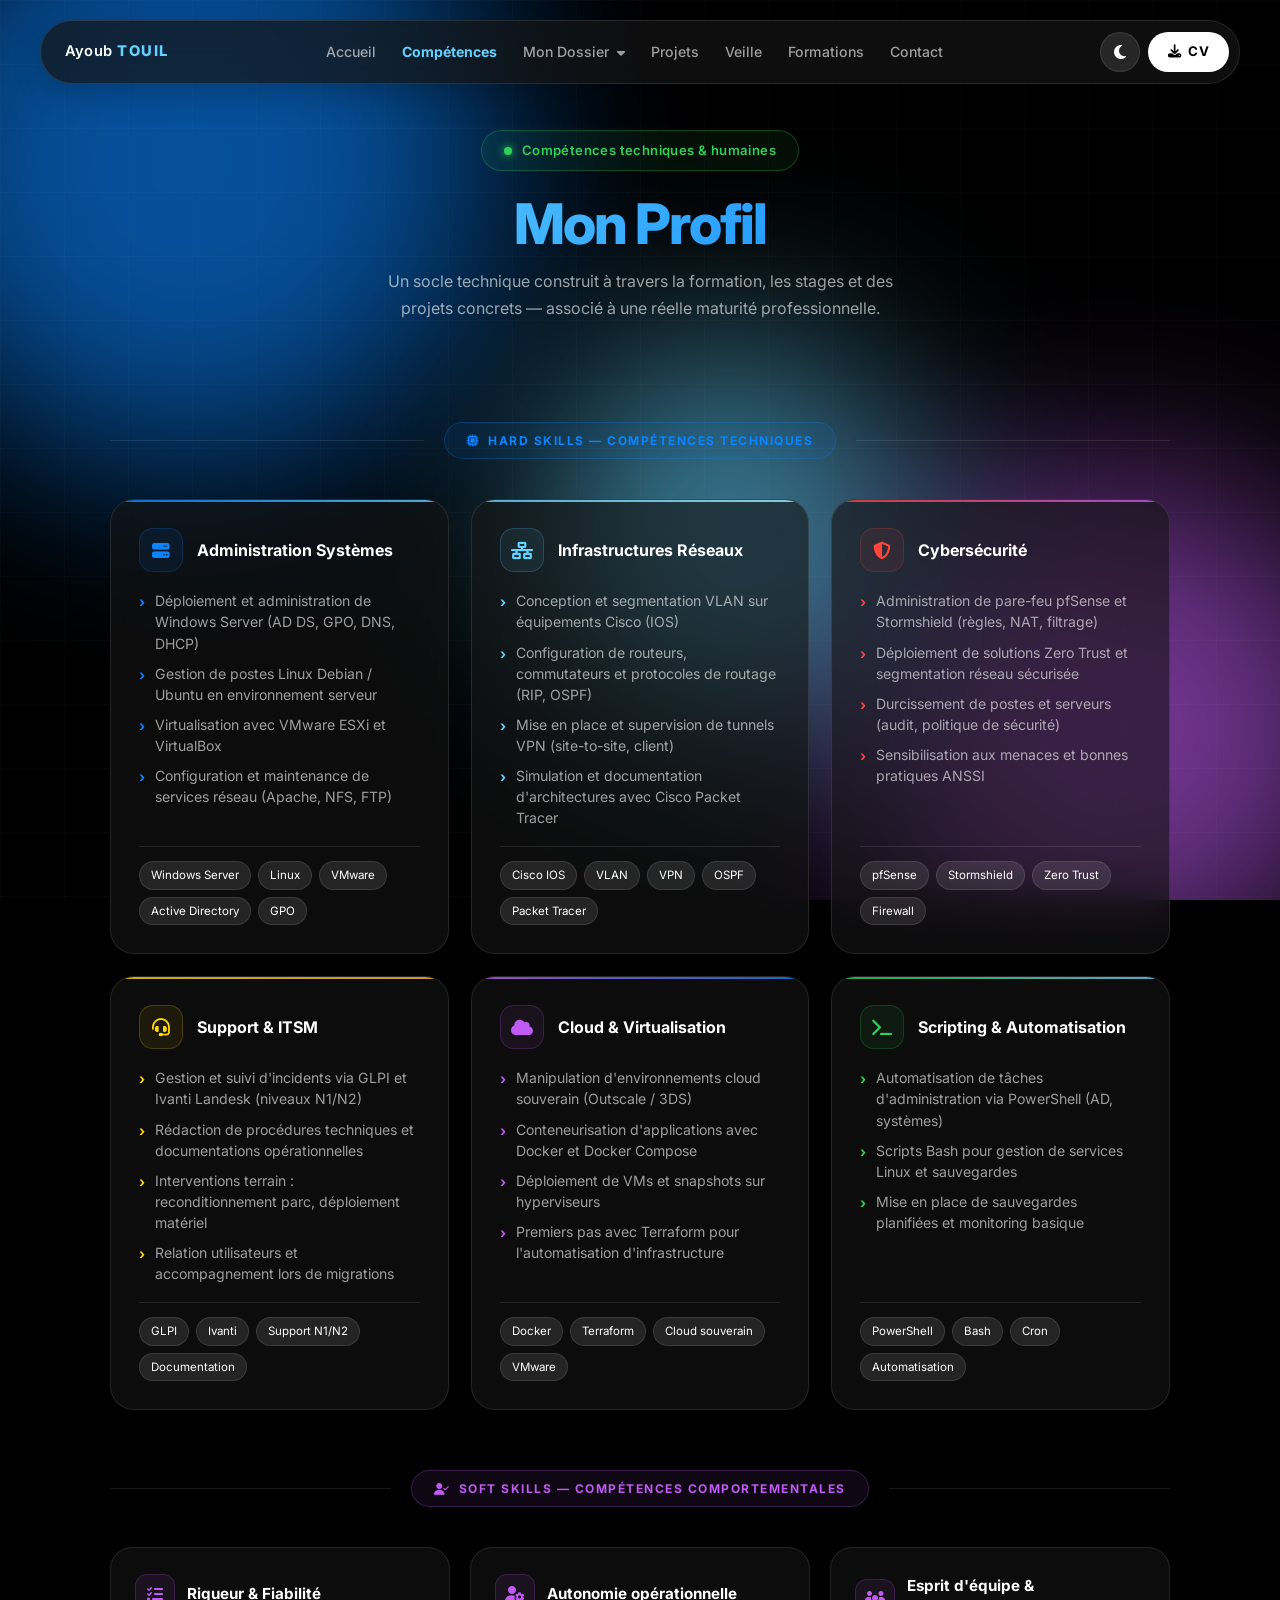
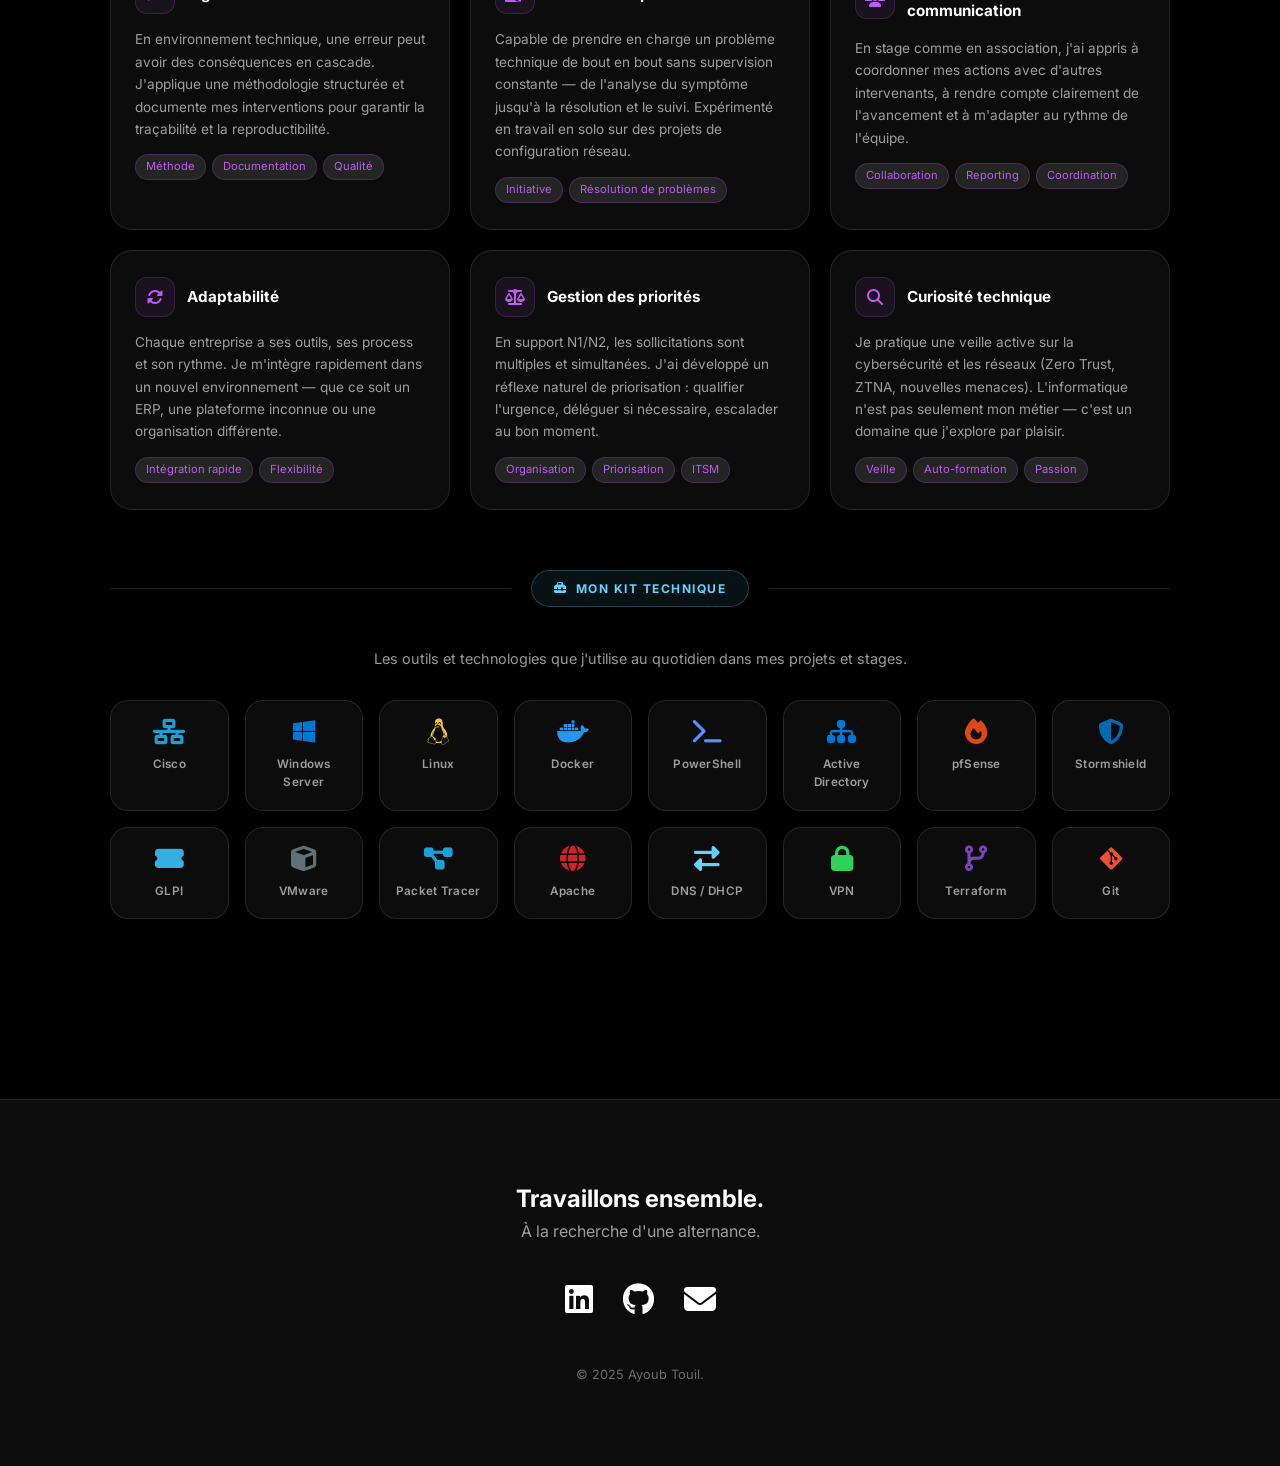
==== competences.html @ e8ab08d8 "refonte Acceuil / Mon dossier / Compétences / Expériences" ====
<!DOCTYPE html>
<html lang="fr">
<head>
    <meta charset="UTF-8">
    <meta name="viewport" content="width=device-width, initial-scale=1.0">
    <title>Compétences | Ayoub Touil</title>
    <link href="https://fonts.googleapis.com/css2?family=Inter:wght@300;400;600;700;800&display=swap" rel="stylesheet">
    <link rel="stylesheet" href="https://cdnjs.cloudflare.com/ajax/libs/font-awesome/6.4.0/css/all.min.css">
    <link rel="stylesheet" href="style.css">
    <style>
    /* ===== COMPÉTENCES PAGE STYLES ===== */
    .comp-hero {
        padding: 130px 20px 60px;
        text-align: center;
        max-width: 800px;
        margin: 0 auto;
    }
    .comp-hero h1 {
        font-size: 3.5rem; font-weight: 800; letter-spacing: -2px;
        background: linear-gradient(135deg, var(--accent-cyan), var(--accent-blue));
        -webkit-background-clip: text; -webkit-text-fill-color: transparent; background-clip: text;
        margin-bottom: 14px;
    }
    .comp-hero p { color: var(--text-secondary); font-size: 1rem; line-height: 1.7; max-width: 520px; margin: 0 auto; }

    /* Section divider */
    .comp-section { max-width: 1100px; margin: 0 auto; padding: 40px 20px 60px; }
    .comp-section-header { display: flex; align-items: center; gap: 20px; margin-bottom: 40px; }
    .comp-section-line { flex: 1; height: 1px; background: var(--border-glass); }
    .comp-section-tag {
        display: flex; align-items: center; gap: 8px;
        padding: 8px 22px; border-radius: 30px;
        font-size: 0.75rem; font-weight: 700; text-transform: uppercase; letter-spacing: 1.5px;
        white-space: nowrap;
    }
    .tag-hard { background: rgba(10,132,255,0.08); border: 1px solid rgba(10,132,255,0.25); color: var(--accent-blue); }
    .tag-soft { background: rgba(191,90,242,0.08); border: 1px solid rgba(191,90,242,0.25); color: var(--accent-purple); }
    .tag-bag  { background: rgba(100,210,255,0.08); border: 1px solid rgba(100,210,255,0.25); color: var(--accent-cyan); }

    /* Grille hard skills */
    .hard-grid { display: grid; grid-template-columns: repeat(auto-fit, minmax(300px, 1fr)); gap: 22px; }
    .hcard {
        background: var(--card-glass); backdrop-filter: blur(25px);
        border: 1px solid var(--border-glass); border-radius: 24px; padding: 28px;
        display: flex; flex-direction: column; gap: 18px;
        transition: all 0.35s ease; position: relative; overflow: hidden;
    }
    .hcard::before {
        content: ''; position: absolute; top: 0; left: 0; right: 0; height: 2px;
        background: var(--hcard-accent, linear-gradient(90deg, var(--accent-blue), var(--accent-cyan)));
        opacity: 0.8;
    }
    .hcard:hover { transform: translateY(-4px); border-color: rgba(100,210,255,0.25); box-shadow: 0 20px 40px var(--shadow-color); }
    .hcard-head { display: flex; align-items: center; gap: 14px; }
    .hcard-icon {
        width: 44px; height: 44px; border-radius: 14px;
        background: var(--hcard-bg, rgba(10,132,255,0.1));
        border: 1px solid var(--hcard-border, rgba(10,132,255,0.2));
        display: flex; align-items: center; justify-content: center;
        font-size: 1.1rem; color: var(--hcard-color, var(--accent-blue)); flex-shrink: 0;
    }
    .hcard-title { font-size: 1rem; font-weight: 700; color: var(--text-primary); margin: 0; }
    .hcard ul { list-style: none; margin: 0; padding: 0; display: flex; flex-direction: column; gap: 9px; }
    .hcard li { display: flex; align-items: flex-start; gap: 10px; font-size: 0.88rem; color: var(--text-secondary); line-height: 1.5; }
    .hcard li::before { content: '›'; color: var(--hcard-color, var(--accent-blue)); font-weight: 700; flex-shrink: 0; margin-top: 1px; }
    .hcard-tags { display: flex; flex-wrap: wrap; gap: 7px; border-top: 1px solid var(--border-glass); padding-top: 14px; margin-top: auto; }
    .hcard-tags .tech-tag { font-size: 0.72rem; padding: 4px 11px; margin: 0; }

    /* Soft skills */
    .soft-grid { display: grid; grid-template-columns: repeat(auto-fit, minmax(260px, 1fr)); gap: 20px; }
    .scard {
        background: var(--card-glass); backdrop-filter: blur(25px);
        border: 1px solid var(--border-glass); border-radius: 22px; padding: 26px 24px;
        display: flex; flex-direction: column; gap: 14px;
        transition: all 0.35s ease;
    }
    .scard:hover { transform: translateY(-3px); border-color: rgba(191,90,242,0.3); }
    .scard-head { display: flex; align-items: center; gap: 12px; }
    .scard-icon {
        width: 40px; height: 40px; border-radius: 12px;
        background: rgba(191,90,242,0.08); border: 1px solid rgba(191,90,242,0.2);
        display: flex; align-items: center; justify-content: center;
        font-size: 1rem; color: var(--accent-purple); flex-shrink: 0;
    }
    .scard h3 { font-size: 0.95rem; font-weight: 700; color: var(--text-primary); margin: 0; }
    .scard p { font-size: 0.85rem; color: var(--text-secondary); line-height: 1.65; margin: 0; }
    .scard-tags { display: flex; flex-wrap: wrap; gap: 6px; }
    .scard-tags .tech-tag { font-size: 0.7rem; padding: 3px 10px; margin: 0; border-color: rgba(191,90,242,0.2); color: var(--accent-purple); }

    /* Bagage informatique */
    .bag-section { max-width: 1100px; margin: 0 auto; padding: 0 20px 80px; }
    .bag-grid { display: grid; grid-template-columns: repeat(auto-fill, minmax(110px, 1fr)); gap: 16px; margin-top: 20px; }
    .bag-item {
        background: var(--card-glass); border: 1px solid var(--border-glass);
        border-radius: 18px; padding: 18px 12px; text-align: center;
        display: flex; flex-direction: column; align-items: center; gap: 10px;
        transition: all 0.3s ease; cursor: default;
    }
    .bag-item:hover { transform: translateY(-4px) scale(1.03); border-color: var(--accent-cyan); box-shadow: 0 10px 30px var(--shadow-color); }
    .bag-item i { font-size: 1.6rem; }
    .bag-item span { font-size: 0.73rem; font-weight: 600; color: var(--text-secondary); letter-spacing: 0.3px; text-align: center; }

    @media (max-width: 768px) {
        .comp-hero h1 { font-size: 2.4rem; }
        .hard-grid, .soft-grid { grid-template-columns: 1fr; }
    }
    </style>
</head>
<body>

    <div class="liquid-bg">
        <div class="blob blob-1"></div>
        <div class="blob blob-2"></div>
        <div class="blob blob-3"></div>
    </div>

    <nav>
        <a class="nav-brand" href="index.html">
            <span class="nb-first">Ayoub</span><span class="nb-last">TOUIL</span>
        </a>
        <div class="nav-links">
            <div class="nav-item"><a href="index.html">Accueil</a></div>
            <div class="nav-item active-page"><a href="competences.html">Compétences</a></div>
            <div class="nav-item dropdown">
                <a href="dossier.html">Mon Dossier <i class="fas fa-caret-down" style="font-size:0.8rem;margin-left:4px;"></i></a>
                <div class="dropdown-menu">
                    <a href="dossier.html#documents"><i class="fas fa-file-alt"></i> CV</a>
                    <a href="dossier.html#documents"><i class="fas fa-envelope-open-text"></i> Lettre de Motivation</a>
                </div>
            </div>
            <div class="nav-item"><a href="projets.html">Projets</a></div>
            <div class="nav-item"><a href="veille.html">Veille</a></div>
            <div class="nav-item"><a href="formations.html">Formations</a></div>
            <div class="nav-item"><a href="#contact">Contact</a></div>
        </div>
        <div class="nav-actions">
            <button class="theme-toggle-btn" id="theme-toggle"><i class="fas fa-moon"></i></button>
            <a href="annexes/CV-TOUIL Ayoub-9.pdf" download class="nav-cv-btn">
                <i class="fas fa-download"></i> CV
            </a>
        </div>
    </nav>

    <!-- HERO -->
    <div class="comp-hero">
        <div class="status-badge" style="margin-bottom:24px;">
            <span class="status-dot"></span> Compétences techniques &amp; humaines
        </div>
        <h1>Mon Profil</h1>
        <p>Un socle technique construit à travers la formation, les stages et des projets concrets — associé à une réelle maturité professionnelle.</p>
    </div>

    <!-- ============ HARD SKILLS ============ -->
    <div class="comp-section">
        <div class="comp-section-header">
            <div class="comp-section-line"></div>
            <div class="comp-section-tag tag-hard"><i class="fas fa-microchip"></i> Hard Skills — Compétences Techniques</div>
            <div class="comp-section-line"></div>
        </div>

        <div class="hard-grid">

            <!-- Administration Systèmes -->
            <div class="hcard" style="--hcard-color:var(--accent-blue);--hcard-bg:rgba(10,132,255,0.08);--hcard-border:rgba(10,132,255,0.2);--hcard-accent:linear-gradient(90deg,var(--accent-blue),var(--accent-cyan));">
                <div class="hcard-head">
                    <div class="hcard-icon"><i class="fas fa-server"></i></div>
                    <h3 class="hcard-title">Administration Systèmes</h3>
                </div>
                <ul>
                    <li>Déploiement et administration de Windows Server (AD DS, GPO, DNS, DHCP)</li>
                    <li>Gestion de postes Linux Debian / Ubuntu en environnement serveur</li>
                    <li>Virtualisation avec VMware ESXi et VirtualBox</li>
                    <li>Configuration et maintenance de services réseau (Apache, NFS, FTP)</li>
                </ul>
                <div class="hcard-tags">
                    <span class="tech-tag">Windows Server</span>
                    <span class="tech-tag">Linux</span>
                    <span class="tech-tag">VMware</span>
                    <span class="tech-tag">Active Directory</span>
                    <span class="tech-tag">GPO</span>
                </div>
            </div>

            <!-- Infrastructures Réseaux -->
            <div class="hcard" style="--hcard-color:var(--accent-cyan);--hcard-bg:rgba(100,210,255,0.07);--hcard-border:rgba(100,210,255,0.2);--hcard-accent:linear-gradient(90deg,var(--accent-cyan),#a8edff);">
                <div class="hcard-head">
                    <div class="hcard-icon"><i class="fas fa-network-wired"></i></div>
                    <h3 class="hcard-title">Infrastructures Réseaux</h3>
                </div>
                <ul>
                    <li>Conception et segmentation VLAN sur équipements Cisco (IOS)</li>
                    <li>Configuration de routeurs, commutateurs et protocoles de routage (RIP, OSPF)</li>
                    <li>Mise en place et supervision de tunnels VPN (site-to-site, client)</li>
                    <li>Simulation et documentation d'architectures avec Cisco Packet Tracer</li>
                </ul>
                <div class="hcard-tags">
                    <span class="tech-tag">Cisco IOS</span>
                    <span class="tech-tag">VLAN</span>
                    <span class="tech-tag">VPN</span>
                    <span class="tech-tag">OSPF</span>
                    <span class="tech-tag">Packet Tracer</span>
                </div>
            </div>

            <!-- Cybersécurité -->
            <div class="hcard" style="--hcard-color:var(--accent-red);--hcard-bg:rgba(255,69,58,0.07);--hcard-border:rgba(255,69,58,0.2);--hcard-accent:linear-gradient(90deg,var(--accent-red),var(--accent-purple));">
                <div class="hcard-head">
                    <div class="hcard-icon"><i class="fas fa-shield-alt"></i></div>
                    <h3 class="hcard-title">Cybersécurité</h3>
                </div>
                <ul>
                    <li>Administration de pare-feu pfSense et Stormshield (règles, NAT, filtrage)</li>
                    <li>Déploiement de solutions Zero Trust et segmentation réseau sécurisée</li>
                    <li>Durcissement de postes et serveurs (audit, politique de sécurité)</li>
                    <li>Sensibilisation aux menaces et bonnes pratiques ANSSI</li>
                </ul>
                <div class="hcard-tags">
                    <span class="tech-tag">pfSense</span>
                    <span class="tech-tag">Stormshield</span>
                    <span class="tech-tag">Zero Trust</span>
                    <span class="tech-tag">Firewall</span>
                </div>
            </div>

            <!-- Support & ITSM -->
            <div class="hcard" style="--hcard-color:var(--accent-yellow);--hcard-bg:rgba(255,214,10,0.07);--hcard-border:rgba(255,214,10,0.2);--hcard-accent:linear-gradient(90deg,var(--accent-yellow),#ffb347);">
                <div class="hcard-head">
                    <div class="hcard-icon"><i class="fas fa-headset"></i></div>
                    <h3 class="hcard-title">Support &amp; ITSM</h3>
                </div>
                <ul>
                    <li>Gestion et suivi d'incidents via GLPI et Ivanti Landesk (niveaux N1/N2)</li>
                    <li>Rédaction de procédures techniques et documentations opérationnelles</li>
                    <li>Interventions terrain : reconditionnement parc, déploiement matériel</li>
                    <li>Relation utilisateurs et accompagnement lors de migrations</li>
                </ul>
                <div class="hcard-tags">
                    <span class="tech-tag">GLPI</span>
                    <span class="tech-tag">Ivanti</span>
                    <span class="tech-tag">Support N1/N2</span>
                    <span class="tech-tag">Documentation</span>
                </div>
            </div>

            <!-- Cloud & Virtualisation -->
            <div class="hcard" style="--hcard-color:var(--accent-purple);--hcard-bg:rgba(191,90,242,0.07);--hcard-border:rgba(191,90,242,0.2);--hcard-accent:linear-gradient(90deg,var(--accent-purple),var(--accent-blue));">
                <div class="hcard-head">
                    <div class="hcard-icon"><i class="fas fa-cloud"></i></div>
                    <h3 class="hcard-title">Cloud &amp; Virtualisation</h3>
                </div>
                <ul>
                    <li>Manipulation d'environnements cloud souverain (Outscale / 3DS)</li>
                    <li>Conteneurisation d'applications avec Docker et Docker Compose</li>
                    <li>Déploiement de VMs et snapshots sur hyperviseurs</li>
                    <li>Premiers pas avec Terraform pour l'automatisation d'infrastructure</li>
                </ul>
                <div class="hcard-tags">
                    <span class="tech-tag">Docker</span>
                    <span class="tech-tag">Terraform</span>
                    <span class="tech-tag">Cloud souverain</span>
                    <span class="tech-tag">VMware</span>
                </div>
            </div>

            <!-- Scripting & Automatisation -->
            <div class="hcard" style="--hcard-color:var(--accent-green);--hcard-bg:rgba(48,209,88,0.07);--hcard-border:rgba(48,209,88,0.2);--hcard-accent:linear-gradient(90deg,var(--accent-green),var(--accent-cyan));">
                <div class="hcard-head">
                    <div class="hcard-icon"><i class="fas fa-terminal"></i></div>
                    <h3 class="hcard-title">Scripting &amp; Automatisation</h3>
                </div>
                <ul>
                    <li>Automatisation de tâches d'administration via PowerShell (AD, systèmes)</li>
                    <li>Scripts Bash pour gestion de services Linux et sauvegardes</li>
                    <li>Mise en place de sauvegardes planifiées et monitoring basique</li>
                </ul>
                <div class="hcard-tags">
                    <span class="tech-tag">PowerShell</span>
                    <span class="tech-tag">Bash</span>
                    <span class="tech-tag">Cron</span>
                    <span class="tech-tag">Automatisation</span>
                </div>
            </div>

        </div>
    </div>

    <!-- ============ SOFT SKILLS ============ -->
    <div class="comp-section" style="padding-top: 0;">
        <div class="comp-section-header">
            <div class="comp-section-line"></div>
            <div class="comp-section-tag tag-soft"><i class="fas fa-user-check"></i> Soft Skills — Compétences Comportementales</div>
            <div class="comp-section-line"></div>
        </div>

        <div class="soft-grid">

            <div class="scard">
                <div class="scard-head">
                    <div class="scard-icon"><i class="fas fa-tasks"></i></div>
                    <h3>Rigueur &amp; Fiabilité</h3>
                </div>
                <p>En environnement technique, une erreur peut avoir des conséquences en cascade. J'applique une méthodologie structurée et documente mes interventions pour garantir la traçabilité et la reproductibilité.</p>
                <div class="scard-tags"><span class="tech-tag">Méthode</span><span class="tech-tag">Documentation</span><span class="tech-tag">Qualité</span></div>
            </div>

            <div class="scard">
                <div class="scard-head">
                    <div class="scard-icon"><i class="fas fa-user-cog"></i></div>
                    <h3>Autonomie opérationnelle</h3>
                </div>
                <p>Capable de prendre en charge un problème technique de bout en bout sans supervision constante — de l'analyse du symptôme jusqu'à la résolution et le suivi. Expérimenté en travail en solo sur des projets de configuration réseau.</p>
                <div class="scard-tags"><span class="tech-tag">Initiative</span><span class="tech-tag">Résolution de problèmes</span></div>
            </div>

            <div class="scard">
                <div class="scard-head">
                    <div class="scard-icon"><i class="fas fa-users"></i></div>
                    <h3>Esprit d'équipe &amp; communication</h3>
                </div>
                <p>En stage comme en association, j'ai appris à coordonner mes actions avec d'autres intervenants, à rendre compte clairement de l'avancement et à m'adapter au rythme de l'équipe.</p>
                <div class="scard-tags"><span class="tech-tag">Collaboration</span><span class="tech-tag">Reporting</span><span class="tech-tag">Coordination</span></div>
            </div>

            <div class="scard">
                <div class="scard-head">
                    <div class="scard-icon"><i class="fas fa-sync-alt"></i></div>
                    <h3>Adaptabilité</h3>
                </div>
                <p>Chaque entreprise a ses outils, ses process et son rythme. Je m'intègre rapidement dans un nouvel environnement — que ce soit un ERP, une plateforme inconnue ou une organisation différente.</p>
                <div class="scard-tags"><span class="tech-tag">Intégration rapide</span><span class="tech-tag">Flexibilité</span></div>
            </div>

            <div class="scard">
                <div class="scard-head">
                    <div class="scard-icon"><i class="fas fa-balance-scale"></i></div>
                    <h3>Gestion des priorités</h3>
                </div>
                <p>En support N1/N2, les sollicitations sont multiples et simultanées. J'ai développé un réflexe naturel de priorisation : qualifier l'urgence, déléguer si nécessaire, escalader au bon moment.</p>
                <div class="scard-tags"><span class="tech-tag">Organisation</span><span class="tech-tag">Priorisation</span><span class="tech-tag">ITSM</span></div>
            </div>

            <div class="scard">
                <div class="scard-head">
                    <div class="scard-icon"><i class="fas fa-search"></i></div>
                    <h3>Curiosité technique</h3>
                </div>
                <p>Je pratique une veille active sur la cybersécurité et les réseaux (Zero Trust, ZTNA, nouvelles menaces). L'informatique n'est pas seulement mon métier — c'est un domaine que j'explore par plaisir.</p>
                <div class="scard-tags"><span class="tech-tag">Veille</span><span class="tech-tag">Auto-formation</span><span class="tech-tag">Passion</span></div>
            </div>

        </div>
    </div>

    <!-- ============ BAGAGE INFORMATIQUE ============ -->
    <div class="bag-section">
        <div class="comp-section-header">
            <div class="comp-section-line"></div>
            <div class="comp-section-tag tag-bag"><i class="fas fa-toolbox"></i> Mon Kit Technique</div>
            <div class="comp-section-line"></div>
        </div>
        <p style="text-align:center; color:var(--text-secondary); font-size:0.9rem; margin-bottom:30px;">Les outils et technologies que j'utilise au quotidien dans mes projets et stages.</p>

        <div class="bag-grid">
            <div class="bag-item" title="Cisco IOS"><i class="fas fa-network-wired" style="color:#1BA0D7;"></i><span>Cisco</span></div>
            <div class="bag-item" title="Windows Server"><i class="fab fa-windows" style="color:#0078D7;"></i><span>Windows Server</span></div>
            <div class="bag-item" title="Linux"><i class="fab fa-linux" style="color:#FCC624;"></i><span>Linux</span></div>
            <div class="bag-item" title="Docker"><i class="fab fa-docker" style="color:#2496ED;"></i><span>Docker</span></div>
            <div class="bag-item" title="PowerShell"><i class="fas fa-terminal" style="color:#5391FE;"></i><span>PowerShell</span></div>
            <div class="bag-item" title="Active Directory"><i class="fas fa-sitemap" style="color:#0078D7;"></i><span>Active Directory</span></div>
            <div class="bag-item" title="pfSense"><i class="fas fa-fire" style="color:#DD4814;"></i><span>pfSense</span></div>
            <div class="bag-item" title="Stormshield"><i class="fas fa-shield-alt" style="color:#006BB3;"></i><span>Stormshield</span></div>
            <div class="bag-item" title="GLPI"><i class="fas fa-ticket-alt" style="color:#37AEE2;"></i><span>GLPI</span></div>
            <div class="bag-item" title="VMware"><i class="fas fa-cube" style="color:#607078;"></i><span>VMware</span></div>
            <div class="bag-item" title="Packet Tracer"><i class="fas fa-project-diagram" style="color:#1BA0D7;"></i><span>Packet Tracer</span></div>
            <div class="bag-item" title="Apache"><i class="fas fa-globe" style="color:#D22128;"></i><span>Apache</span></div>
            <div class="bag-item" title="DNS/DHCP"><i class="fas fa-exchange-alt" style="color:var(--accent-cyan);"></i><span>DNS / DHCP</span></div>
            <div class="bag-item" title="VPN"><i class="fas fa-lock" style="color:var(--accent-green);"></i><span>VPN</span></div>
            <div class="bag-item" title="Terraform"><i class="fas fa-code-branch" style="color:#7B42BC;"></i><span>Terraform</span></div>
            <div class="bag-item" title="Git"><i class="fab fa-git-alt" style="color:#F05032;"></i><span>Git</span></div>
        </div>
    </div>

    <!-- Footer -->
    <footer id="contact">
        <h2>Travaillons ensemble.</h2>
        <p style="color:var(--text-secondary); margin-bottom: 30px;">À la recherche d'une alternance.</p>
        <div style="font-size: 2rem; display:flex; justify-content:center; gap:30px;">
            <a href="#" style="color: var(--text-primary); transition:0.3s;"><i class="fab fa-linkedin"></i></a>
            <a href="#" style="color: var(--text-primary); transition:0.3s;"><i class="fab fa-github"></i></a>
            <a href="mailto:tonemail@gmail.com" style="color: var(--text-primary); transition:0.3s;"><i class="fas fa-envelope"></i></a>
        </div>
        <p style="margin-top: 40px; font-size: 0.8rem; color:var(--text-tertiary);">© 2025 Ayoub Touil.</p>
    </footer>

    <script src="script.js" defer></script>
</body>
</html>
---- style.css ----
/* --- VARIABLES --- */
        /* Changement de :root à body pour une meilleure priorité des variables */
        body {
            /* Theme Dark (Par défaut) */
            --bg-main: #000000;
            --text-primary: #ffffff;
            --text-secondary: rgba(255, 255, 255, 0.6);
            --text-tertiary: rgba(255, 255, 255, 0.4);
            --card-glass: rgba(20, 20, 20, 0.6);
            --border-glass: rgba(255, 255, 255, 0.1);
            --nav-glass: rgba(20, 20, 20, 0.7);
            --tag-bg: rgba(255, 255, 255, 0.1);
            --btn-bg: #ffffff;
            --btn-text: #000000;
            --shadow-color: rgba(0,0,0,0.2);

            /* Accents */
            --accent-blue: #0A84FF;
            --accent-purple: #BF5AF2;
            --accent-cyan: #64D2FF;
            --accent-yellow: #FFD60A;
            --accent-green: #30D158;
            --accent-red: #FF453A;

            /* Liquid Blobs */
            --blob1-color: var(--accent-blue);
            --blob2-color: var(--accent-purple);
            --blob3-color: var(--accent-cyan);
            --blob-opacity: 0.6;
            
            /* Code snippet bg */
            --code-bg: #111;
            /* Assos card width */
            --assos-width: 80%;
            --assos-max-width: 1500px;

            background-color: var(--bg-main);
            color: var(--text-primary);
            font-family: 'Inter', sans-serif;
            line-height: 1.6;
            overflow-x: hidden;
            transition: background-color 0.5s ease, color 0.5s ease;
        }

        /* Theme Light Override */
        body.light-mode {
            --bg-main: #ffffff;
            --text-primary: #000000;
            --text-secondary: rgba(0, 0, 0, 0.7);
            --text-tertiary: rgba(0, 0, 0, 0.5);
            --card-glass: rgba(240, 240, 245, 0.9);
            --border-glass: rgba(0, 0, 0, 0.15);
            --nav-glass: rgba(255, 255, 255, 0.95);
            --tag-bg: rgba(0, 0, 0, 0.08);
            --btn-bg: #0A84FF;
            --btn-text: #ffffff;
            --shadow-color: rgba(0,0,0,0.1);
            --code-bg: #f5f5f5;
            --blob1-color: #AEE2FF; 
            --blob2-color: #E5B8F4; 
            --blob3-color: #B9F3FC; 
            --blob-opacity: 0.2;
        }

        * { margin: 0; padding: 0; box-sizing: border-box; }

        /* --- FOND ENRICHI (grille subtile) --- */
        body::after {
            content: '';
            position: fixed;
            inset: 0;
            z-index: -1;
            pointer-events: none;
            background-image:
                linear-gradient(rgba(255,255,255,0.018) 1px, transparent 1px),
                linear-gradient(90deg, rgba(255,255,255,0.018) 1px, transparent 1px);
            background-size: 64px 64px;
            transition: opacity 0.5s ease;
        }
        body.light-mode::after {
            background-image:
                linear-gradient(rgba(0,0,0,0.04) 1px, transparent 1px),
                linear-gradient(90deg, rgba(0,0,0,0.04) 1px, transparent 1px);
        }

        /* --- UI ELEMENTS --- */

        .liquid-bg { position: fixed; top: 0; left: 0; width: 100vw; height: 100vh; z-index: -1; overflow: hidden; }
        .blob { position: absolute; border-radius: 50%; filter: blur(100px); opacity: var(--blob-opacity); animation: float 10s infinite ease-in-out alternate; transition: 0.5s; }
        .blob-1 { width: 620px; height: 620px; background: var(--blob1-color); top: -150px; left: -120px; animation-duration: 12s; }
        .blob-2 { width: 500px; height: 500px; background: var(--blob2-color); bottom: -80px; right: -80px; animation-duration: 8s; animation-delay: 2s; }
        .blob-3 { width: 380px; height: 380px; background: var(--blob3-color); top: 38%; left: 42%; animation-duration: 15s; }
        @keyframes float { 0% { transform: translate(0, 0) scale(1); } 100% { transform: translate(40px, 60px) scale(1.12); } }

        /* --- NAVIGATION --- */
        nav {
            position: fixed; top: 20px; left: 50%; transform: translateX(-50%);
            width: calc(100% - 48px); max-width: 1200px;
            background: var(--nav-glass); backdrop-filter: blur(20px); -webkit-backdrop-filter: blur(20px);
            padding: 0 10px 0 24px; height: 64px;
            border-radius: 50px; border: 1px solid var(--border-glass);
            z-index: 1000; display: flex; align-items: center; justify-content: space-between; gap: 10px;
            box-shadow: 0 10px 30px var(--shadow-color); transition: all 0.5s ease;
        }

        /* Nom dans la navbar */
        .nav-brand { display: flex; align-items: baseline; gap: 5px; text-decoration: none; flex-shrink: 0; }
        .nb-first { font-size: 0.92rem; font-weight: 600; color: var(--text-primary); letter-spacing: 0.2px; transition: color 0.5s; }
        .nb-last { font-size: 0.92rem; font-weight: 800; color: var(--accent-cyan); letter-spacing: 1.5px; text-transform: uppercase; transition: color 0.5s; }

        /* Liens centraux */
        .nav-links { display: flex; align-items: center; gap: 0; }
        .nav-item { position: relative; padding: 0 13px; height: 64px; display: flex; align-items: center; }
        .nav-item a { text-decoration: none; color: var(--text-secondary); font-size: 0.88rem; font-weight: 500; transition: color 0.3s; white-space: nowrap; }
        .nav-item a:hover, .nav-item.active-page a { color: var(--text-primary); }
        .nav-item.active-page a { font-weight: 700; color: var(--accent-cyan); }

        /* Dropdown */
        .dropdown:hover .dropdown-menu { opacity: 1; visibility: visible; transform: translateX(-50%) translateY(0); }
        .dropdown-menu {
            position: absolute; top: calc(100% + 8px); left: 50%; transform: translateX(-50%) translateY(10px);
            width: 200px; background: var(--nav-glass); backdrop-filter: blur(20px);
            border: 1px solid var(--border-glass); border-radius: 20px; padding: 10px;
            display: flex; flex-direction: column; opacity: 0; visibility: hidden;
            transition: all 0.3s cubic-bezier(0.25, 0.8, 0.25, 1);
            box-shadow: 0 10px 40px var(--shadow-color);
        }
        .dropdown-menu a { display: flex; align-items: center; gap: 10px; padding: 10px 12px; border-radius: 12px; color: var(--text-secondary); text-decoration: none; font-size: 0.85rem; transition: all 0.2s; }
        .dropdown-menu a:hover { background: var(--tag-bg); color: var(--text-primary); }

        /* Actions droite */
        .nav-actions { display: flex; align-items: center; gap: 8px; flex-shrink: 0; }

        /* Theme toggle (dans la nav maintenant) */
        .theme-toggle-btn {
            width: 40px; height: 40px;
            border-radius: 50%; background: var(--tag-bg); border: 1px solid var(--border-glass);
            color: var(--text-primary); font-size: 1rem; cursor: pointer;
            display: flex; align-items: center; justify-content: center;
            transition: all 0.3s ease;
        }
        .theme-toggle-btn:hover { background: var(--border-glass); transform: scale(1.08); }

        /* Bouton CV */
        .nav-cv-btn {
            display: inline-flex; align-items: center; gap: 7px;
            background: var(--btn-bg); color: var(--btn-text);
            padding: 9px 20px; border-radius: 30px;
            font-size: 0.83rem; font-weight: 700; text-decoration: none; letter-spacing: 0.3px;
            transition: all 0.3s ease; white-space: nowrap;
        }
        .nav-cv-btn:hover { background: var(--accent-blue); color: #fff; transform: translateY(-1px); }

        /* Suppression ancien nav-brand */
        .nav-brand-last, .nav-brand-first { display: none; }

        /* Responsive nav */
        @media (max-width: 960px) {
            nav { width: calc(100% - 24px); padding: 0 8px 0 16px; }
            .nav-links { display: none; }
            .nb-first, .nb-last { font-size: 0.85rem; }
        }

        /* --- HERO --- */
        header {
            min-height: 100vh;
            display: flex; flex-direction: column; justify-content: center; align-items: center;
            text-align: center; padding: 100px 20px 60px;
            position: relative;
        }

        /* Badge statut — alternance */
        .status-badge {
            display: inline-flex;
            align-items: center;
            gap: 10px;
            padding: 9px 22px;
            background: rgba(48, 209, 88, 0.07);
            border: 1px solid rgba(48, 209, 88, 0.28);
            border-radius: 30px;
            font-size: 0.82rem;
            font-weight: 600;
            color: var(--accent-green);
            margin-bottom: 32px;
            letter-spacing: 0.4px;
            transition: all 0.5s ease;
        }
        .status-dot {
            width: 8px; height: 8px;
            border-radius: 50%;
            background: var(--accent-green);
            box-shadow: 0 0 8px var(--accent-green);
            animation: pulse-dot 2.2s ease-in-out infinite;
            flex-shrink: 0;
        }
        @keyframes pulse-dot {
            0%, 100% { opacity: 1; transform: scale(1); }
            50% { opacity: 0.35; transform: scale(0.75); }
        }

        /* Ancienne pill */
        .tag-pill {
            padding: 8px 18px; background: var(--tag-bg); border: 1px solid var(--border-glass);
            backdrop-filter: blur(10px); border-radius: 30px; font-size: 0.85rem; font-weight: 600;
            margin-bottom: 30px; text-transform: uppercase; letter-spacing: 2px; color: var(--accent-blue);
            transition: all 0.5s ease;
        }

        /* Accent sur le nom dans le hero */
        .hero-name-accent {
            background: linear-gradient(135deg, var(--accent-cyan), var(--accent-blue));
            -webkit-background-clip: text;
            -webkit-text-fill-color: transparent;
            background-clip: text;
        }

        h1 { font-size: 5rem; font-weight: 800; letter-spacing: -2px; color: var(--text-primary); margin-bottom: 16px; line-height: 1.05; transition: all 0.5s ease; }

        /* Ligne d'animation typing */
        .typing-row {
            display: flex;
            align-items: center;
            justify-content: center;
            gap: 0;
            font-size: 1.6rem;
            font-weight: 700;
            margin-bottom: 28px;
            min-height: 2.2rem;
        }
        .typing-word {
            background: linear-gradient(135deg, var(--accent-cyan), var(--accent-blue));
            -webkit-background-clip: text;
            -webkit-text-fill-color: transparent;
            background-clip: text;
            letter-spacing: -0.5px;
        }
        .typing-cursor {
            color: var(--accent-cyan);
            font-weight: 300;
            margin-left: 3px;
            animation: blink-cursor 1s step-end infinite;
            -webkit-text-fill-color: var(--accent-cyan);
        }
        @keyframes blink-cursor {
            0%, 100% { opacity: 1; }
            50% { opacity: 0; }
        }

        .hero-sub { font-size: 1.15rem; color: var(--text-secondary); max-width: 560px; margin-bottom: 44px; line-height: 1.7; transition: color 0.5s ease; }

        /* CTAs hero */
        .hero-ctas {
            display: flex;
            align-items: center;
            gap: 16px;
            flex-wrap: wrap;
            justify-content: center;
        }
        .btn-outline {
            padding: 14px 32px;
            border-radius: 50px;
            text-decoration: none;
            font-weight: 600;
            font-size: 1rem;
            border: 1px solid var(--border-glass);
            color: var(--text-secondary);
            transition: all 0.3s ease;
            display: inline-flex;
            align-items: center;
            gap: 8px;
            background: rgba(255,255,255,0.03);
        }
        .btn-outline:hover {
            border-color: var(--accent-cyan);
            color: var(--text-primary);
            background: rgba(100, 210, 255, 0.06);
            transform: translateY(-2px);
        }

        /* Indicateur de défilement */
        .hero-scroll-hint {
            position: absolute;
            bottom: 36px;
            left: 50%;
            transform: translateX(-50%);
            font-size: 1rem;
            color: var(--text-tertiary);
            animation: bounce-hint 2.4s ease-in-out infinite;
        }
        @keyframes bounce-hint {
            0%, 100% { transform: translateX(-50%) translateY(0); opacity: 0.5; }
            50% { transform: translateX(-50%) translateY(8px); opacity: 1; }
        }

        /* --- GRID & CARDS --- */
        .container { max-width: 1100px; margin: 0 auto; padding: 60px 20px; }
        .section-header { margin-bottom: 50px; padding-left: 10px;}
        .section-header h2 { font-size: 3rem; font-weight: 700; letter-spacing: -1px; margin-bottom: 5px; color: var(--text-primary); transition: color 0.5s ease;}
        .section-header p { font-size: 1.2rem; color: var(--text-secondary); transition: color 0.5s ease;}

        .bento-grid { display: grid; grid-template-columns: repeat(4, 1fr); gap: 25px; grid-auto-rows: minmax(200px, auto); }
        .span-1 { grid-column: span 1; } .span-2 { grid-column: span 2; } .span-4 { grid-column: span 4; } .row-2 { grid-row: span 2; }

        .card {
            background: var(--card-glass); backdrop-filter: blur(25px); -webkit-backdrop-filter: blur(25px);
            border: 1px solid var(--border-glass); border-radius: 30px; padding: 30px;
            transition: all 0.4s cubic-bezier(0.25, 0.8, 0.25, 1);
            display: flex; flex-direction: column; justify-content: space-between;
            box-shadow: 0 4px 20px var(--shadow-color);
        }
        .card:hover { transform: scale(1.02); border-color: var(--accent-blue); }
        .card h3 { font-size: 1.5rem; margin-bottom: 5px; color: var(--text-primary); transition: color 0.5s ease; }
        .card h4 { font-size: 1.1rem; color: var(--text-secondary); margin-bottom: 15px; font-weight: 500; transition: color 0.5s ease; }
        .card p { color: var(--text-secondary); font-size: 1rem; transition: color 0.5s ease; }
        .card-date { font-size: 0.8rem; color: var(--accent-blue); font-weight: 700; text-transform: uppercase; margin-bottom: 10px; display: block; letter-spacing: 1px; }

        .skill-list { list-style: none; margin-top: 15px; }
        .skill-list li { display: flex; align-items: start; margin-bottom: 10px; color: var(--text-secondary); font-size: 0.95rem; transition: color 0.5s ease;}
        .skill-list li i { margin-right: 12px; margin-top: 4px; }
        .tech-tag { display: inline-block; background: var(--tag-bg); padding: 6px 14px; border-radius: 20px; font-size: 0.8rem; margin: 8px 8px 0 0; color: var(--text-primary); border: 1px solid var(--border-glass); transition: all 0.5s ease; }
        
        .btn-main {
            background: var(--btn-bg); color: var(--btn-text);
            padding: 14px 36px; border-radius: 50px; text-decoration: none;
            font-weight: 600; font-size: 1rem; transition: all 0.3s ease;
            box-shadow: 0 0 20px var(--shadow-color); border:none; cursor: pointer;
            display: inline-flex; align-items: center; gap: 8px;
        }
        .btn-main:hover { transform: translateY(-2px) scale(1.03); background: var(--accent-blue); color: white; box-shadow: 0 8px 25px rgba(10,132,255,0.35); }

        /* --- STYLES FLIP CARD --- */
        .flip-card-container { perspective: 1000px; height: 100%; }
        .flip-card-inner {
            position: relative; width: 100%; height: 100%;
            text-align: left; transition: transform 0.8s cubic-bezier(0.175, 0.885, 0.32, 1.275);
            transform-style: preserve-3d;
        }
        .flip-card-container:hover .flip-card-inner { transform: rotateY(180deg); }
        .flip-card-front, .flip-card-back {
            position: absolute; width: 100%; height: 100%;
            -webkit-backface-visibility: hidden; backface-visibility: hidden;
            border-radius: 30px; padding: 30px;
            border: 1px solid var(--border-glass); box-shadow: 0 4px 20px var(--shadow-color);
        }
        .flip-card-front { background: var(--card-glass); display: flex; flex-direction: column; justify-content: space-between; }
        .flip-card-back {
            background: rgba(10, 10, 10, 0.95); backdrop-filter: blur(30px);
            color: white; transform: rotateY(180deg);
            display: flex; flex-direction: column; justify-content: center; align-items: center; text-align: center;
        }
        .stage-options-grid { display: grid; grid-template-columns: 1fr 1fr; gap: 15px; width: 100%; margin-top: 20px; }
        .stage-btn {
            background: rgba(255,255,255,0.1); border: 1px solid var(--accent-blue);
            padding: 15px; border-radius: 15px; cursor: pointer; transition: 0.3s;
            display: flex; flex-direction: column; align-items: center; gap: 5px; color: white;
        }
        .stage-btn:hover { background: var(--accent-blue); transform: translateY(-3px); box-shadow: 0 5px 15px rgba(10, 132, 255, 0.4); }

        /* --- DOCS --- */
        .doc-grid { display: grid; grid-template-columns: repeat(auto-fit, minmax(300px, 1fr)); gap: 30px; margin-top: 30px; }
        .doc-card {
            background: var(--card-glass); border: 1px solid var(--border-glass);
            border-radius: 30px; overflow: hidden; text-align: center;
            transition: all 0.4s ease; position: relative; height: 350px;
        }
        .doc-card:hover { transform: translateY(-5px); box-shadow: 0 20px 50px var(--shadow-color); border-color: var(--accent-blue);}
        .doc-preview { width: 100%; height: 100%; background: rgba(0,0,0,0.1); position: relative; overflow: hidden; }
        .doc-preview img { width: 100%; height: 100%; object-fit: cover; transition: 0.5s; opacity: 0.8; }
        .doc-card:hover .doc-preview img { opacity: 0.4; transform: scale(1.05); filter: blur(5px); }
        .doc-actions {
            position: absolute; top: 50%; left: 50%; transform: translate(-50%, -50%);
            display: flex; gap: 15px; opacity: 0; transition: 0.3s; z-index: 10;
        }
        .doc-card:hover .doc-actions { opacity: 1; }
        .doc-info {
            position: absolute; bottom: 0; left: 0; width: 100%;
            background: linear-gradient(0deg, rgba(0,0,0,0.9) 0%, transparent 100%);
            padding: 20px; padding-top: 40px; pointer-events: none;
        }
        .btn-icon {
            width: 50px; height: 50px; border-radius: 50%; background: var(--btn-bg); color: var(--btn-text);
            display: flex; align-items: center; justify-content: center; text-decoration: none;
            font-size: 1.2rem; cursor: pointer; transition: 0.2s;
        }
        .btn-icon:hover { transform: scale(1.2); background: var(--accent-blue); color: white; }

        /* --- STYLES ADDITIONNELS POUR LES NOUVEAUX PROJETS TECHNIQUES --- */
        .btn-details {
            display: block; width: 100%; padding: 12px; margin-top: auto;
            background: rgba(255,255,255,0.1); color: var(--text-primary);
            text-align: center; border: 1px solid var(--border-glass);
            border-radius: 12px; cursor: pointer; font-weight: 600;
            transition: background 0.2s; text-decoration: none;
        }
        .btn-details:hover { background-color: var(--accent-blue); border-color: var(--accent-blue); color: white; }

        /* --- MODALS GENERALES --- */
        .modal {
            display: none; position: fixed; z-index: 2000; left: 0; top: 0; width: 100%; height: 100%;
            background-color: rgba(0,0,0,0.9); backdrop-filter: blur(10px);
            align-items: center; justify-content: center; animation: fadeIn 0.3s;
        }
        .modal img { max-width: 90%; max-height: 85vh; border-radius: 10px; box-shadow: 0 0 50px rgba(0,0,0,0.5); }
        .close-modal { position: absolute; top: 30px; right: 40px; color: white; font-size: 40px; cursor: pointer; }
        
        /* Modal Infos (Petit format) */
        .info-modal-content {
            background: var(--bg-main); border: 1px solid var(--border-glass);
            width: 500px; max-width: 90%; padding: 30px; border-radius: 20px;
            position: relative; color: var(--text-primary); box-shadow: 0 20px 50px rgba(0,0,0,0.5);
        }

        /* --- STYLE POUR MODALE TECHNIQUE (GRAND FORMAT) --- */
        .modal-tech-content {
            background: var(--bg-main); border: 1px solid var(--border-glass);
            width: 800px; max-width: 95%; max-height: 90vh; overflow-y: auto;
            border-radius: 20px; position: relative; color: var(--text-primary);
            box-shadow: 0 25px 50px -12px rgba(0,0,0,0.5);
            display: flex; flex-direction: column;
        }
        .modal-tech-header {
            padding: 20px 30px; border-bottom: 1px solid var(--border-glass);
            display: flex; justify-content: space-between; align-items: center;
        }
        .modal-tech-body { padding: 30px; display: flex; flex-direction: column; height: 100%; }
        
        .network-schema {
            width: 100%; height: 220px;
            background-color: rgba(255,255,255,0.05);
            border: 2px dashed var(--border-glass);
            border-radius: 10px; display: flex; align-items: center; justify-content: center;
            color: var(--text-tertiary); margin-bottom: 1.5rem; font-style: italic;
        }
        
        pre {
            background-color: var(--code-bg); color: #d4d4d4;
            padding: 1.5rem; border-radius: 10px; overflow-x: auto;
            font-family: 'Consolas', 'Monaco', monospace; font-size: 0.85rem;
            border-left: 4px solid var(--accent-blue);
        }

        @keyframes fadeIn { from {opacity: 0;} to {opacity: 1;} }
        footer { margin-top: 100px; padding: 80px 20px; text-align: center; background: var(--card-glass); border-top: 1px solid var(--border-glass); transition: all 0.5s ease; }
        footer h2 { color: var(--text-primary); transition: color 0.5s ease;}

        @media (max-width: 900px) {
            h1 { font-size: 3.5rem; letter-spacing: -2px; }
            .typing-row { font-size: 1.3rem; }
            .bento-grid { grid-template-columns: 1fr; }
            .span-1, .span-2, .span-4 { grid-column: span 1; }
            .row-2 { grid-row: span 1; }
            nav { width: 95%; height: auto; padding: 10px 12px; flex-wrap: wrap; border-radius: 24px; }
            .hero-ctas { flex-direction: column; gap: 12px; }
            .btn-main, .btn-outline { width: 100%; justify-content: center; }
            .dropdown:hover .dropdown-menu { position: static; width: 100%; display: flex; transform: none; opacity: 1; visibility: visible; margin-top:10px;}
        }
                /* --- ABOUT SECTION STYLES --- */
        .about-grid {
            display: grid;
            grid-template-columns: 350px 1fr;
            gap: 30px;
            align-items: start;
        }

        .profile-card {
            background: var(--card-glass);
            border: 1px solid var(--border-glass);
            border-radius: 30px;
            padding: 32px 28px;
            text-align: center;
            box-shadow: 0 0 0 1px rgba(100,210,255,0.06), 0 20px 50px var(--shadow-color);
            transition: all 0.4s ease;
            position: relative;
            overflow: hidden;
        }
        .profile-card::before {
            content: '';
            position: absolute;
            top: 0; left: 0; right: 0;
            height: 2px;
            background: linear-gradient(90deg, var(--accent-cyan), var(--accent-blue), var(--accent-purple));
            opacity: 0.7;
        }

        .profile-img {
            width: 120px;
            height: 120px;
            border-radius: 50%;
            background: var(--tag-bg);
            margin: 0 auto 18px;
            overflow: hidden;
            border: 2px solid transparent;
            box-shadow:
                0 0 0 3px rgba(100, 210, 255, 0.25),
                0 0 24px rgba(10, 132, 255, 0.2);
        }

        .profile-img img { width: 100%; height: 100%; object-fit: cover; }

        .profile-title {
            color: var(--accent-blue);
            font-weight: 700;
            font-size: 0.9rem;
            margin-bottom: 20px;
            text-transform: uppercase;
        }

        .contact-links {
            text-align: left;
            margin-bottom: 25px;
        }

        .contact-item {
            font-size: 0.85rem;
            margin-bottom: 10px;
            color: var(--text-secondary);
        }

        .contact-item i { width: 20px; color: var(--accent-blue); }
        .contact-item a { color: inherit; text-decoration: none; transition: 0.3s; }
        .contact-item a:hover { color: var(--text-primary); }

        .stats-mini-grid {
            display: grid;
            grid-template-columns: 1fr 1fr;
            gap: 10px;
            margin-top: 18px;
        }

        .stat-box.full-width {
            grid-column: span 2;
            display: flex;
            flex-direction: column;
            align-items: center;
            justify-content: center;
        }
        .stat-box {
            background: rgba(255,255,255,0.03);
            border: 1px solid var(--border-glass);
            padding: 15px 5px;
            border-radius: 15px;
        }

        .stat-box span {
            display: block;
            font-size: 1.2rem;
            font-weight: 800;
            color: var(--text-primary);
        }

        .stat-box p { font-size: 0.7rem; color: var(--text-tertiary); margin: 0; }

        .about-content {
            display: flex;
            flex-direction: column;
            gap: 25px;
        }

        .card-icon-title {
            display: flex;
            align-items: center;
            gap: 15px;
            margin-bottom: 15px;
        }

        .card-icon-title i { font-size: 1.8rem; color: var(--accent-blue); }

        .about-footer-cards {
            display: grid;
            grid-template-columns: 1fr 1fr;
            gap: 25px;
        }

        /* --- ASSOS CARD STYLE --- */
        .assos-card {
            grid-column: 1 / -1;
            justify-self: center;
            width: var(--assos-width);
            max-width: var(--assos-max-width);
            margin-left: auto;
            margin-right: auto;
            transition: width 0.25s ease, max-width 0.25s ease;
        }
        @media (max-width: 900px) {
            .assos-card { width: 100%; grid-column: span 1; }
        }

        /* --- TIMELINE FORMATIONS --- */
        .timeline {
            position: relative;
            max-width: 900px;
            margin: 0 auto;
        }

        .timeline::before {
            content: '';
            position: absolute;
            left: 50%;
            transform: translateX(-50%);
            width: 3px;
            height: 100%;
            background: linear-gradient(180deg, var(--accent-blue), var(--accent-purple), var(--accent-cyan));
            opacity: 0.3;
            top: 0;
        }

        .timeline-item {
            margin-bottom: 50px;
            position: relative;
        }

        .timeline-item:nth-child(odd) .timeline-content {
            margin-left: 0;
            margin-right: auto;
            width: 48%;
            text-align: right;
            padding-right: 40px;
        }

        .timeline-item:nth-child(even) .timeline-content {
            margin-left: auto;
            margin-right: 0;
            width: 48%;
            text-align: left;
            padding-left: 40px;
        }

        .timeline-item::before {
            content: '';
            position: absolute;
            left: 50%;
            top: 25px;
            transform: translateX(-50%);
            width: 16px;
            height: 16px;
            background: var(--bg-main);
            border: 3px solid var(--accent-blue);
            border-radius: 50%;
            z-index: 10;
            transition: all 0.3s ease;
        }

        .timeline-item.featured::before {
            width: 22px;
            height: 22px;
            border-color: var(--accent-cyan);
            box-shadow: 0 0 15px rgba(100, 210, 255, 0.4);
        }

        /* BTN En savoir plus */
        .btn-learn-more {
            display: inline-block;
            margin-top: 20px;
            padding: 10px 20px;
            background: rgba(10, 132, 255, 0.15);
            border: 1px solid var(--accent-blue);
            color: var(--accent-blue);
            border-radius: 10px;
            font-weight: 600;
            font-size: 0.9rem;
            cursor: pointer;
            transition: all 0.3s ease;
            text-decoration: none;
        }

        .btn-learn-more:hover {
            background: var(--accent-blue);
            color: white;
            transform: translateY(-2px);
        }

        /* MODALE FORMATION - Masquée par défaut */
        .formation-modal {
            display: none;
            position: fixed;
            z-index: 2001;
            left: 0;
            top: 0;
            width: 100%;
            height: 100%;
            background-color: rgba(0, 0, 0, 0.7);
            overflow-y: auto;
            animation: fadeIn 0.3s;
        }

        .formation-modal.visible {
            display: flex;
            align-items: flex-start;
            justify-content: center;
        }

        .formation-modal-content {
            background: var(--bg-main);
            margin: 40px auto;
            padding: 40px;
            border: 1px solid var(--border-glass);
            border-radius: 20px;
            max-width: 1200px;
            width: 90%;
            color: var(--text-primary);
            box-shadow: 0 10px 50px rgba(0, 0, 0, 0.3);
            position: relative;
        }

        .close-formation-modal {
            position: absolute;
            right: 30px;
            top: 30px;
            font-size: 30px;
            color: var(--text-primary);
            cursor: pointer;
            transition: 0.3s;
        }

        .close-formation-modal:hover {
            color: var(--accent-blue);
        }

        .formation-modal h2 {
            font-size: 2.2rem;
            margin-bottom: 10px;
            color: var(--text-primary);
        }

        .formation-modal > p {
            color: var(--text-secondary);
            font-size: 1.1rem;
            margin-bottom: 30px;
        }

        /* Sections de la modale - cachées par défaut */
        .formation-modal-step {
            display: none;
        }

        .formation-modal-step.active {
            display: block;
        }

        .formation-modal h3 {
            font-size: 1.8rem;
            color: var(--text-primary);
            margin-bottom: 30px;
        }

        /* SECTIONS masquées par défaut */
        .formation-section-box {
            background: var(--card-glass);
            backdrop-filter: blur(25px);
            border: 1px solid var(--border-glass);
            border-radius: 20px;
            padding: 40px;
            margin-top: 40px;
            box-shadow: 0 4px 20px var(--shadow-color);
            display: none; /* MASQUÉ PAR DÉFAUT */
        }

        .formation-section-box.visible {
            display: block;
        }

        .formation-section-box h3 {
            font-size: 1.8rem;
            color: var(--text-primary);
            margin-bottom: 30px;
            text-align: center;
        }

        .formation-section-box h4 {
            font-size: 1.2rem;
            color: var(--text-primary);
            margin: 30px 0 20px 0;
        }

        .formation-section-box p {
            color: var(--text-secondary);
            margin-bottom: 20px;
            line-height: 1.6;
        }

        /* Cartes Organisation/Programme/Validation */
        .org-prog-val-cards {
            display: grid;
            grid-template-columns: repeat(auto-fit, minmax(280px, 1fr));
            gap: 20px;
            margin-bottom: 40px;
        }

        .org-prog-val-card {
            background: rgba(255, 255, 255, 0.05);
            border: 1px solid var(--border-glass);
            border-radius: 15px;
            padding: 25px;
            text-align: center;
            transition: all 0.3s ease;
        }

        .org-prog-val-card:hover {
            transform: translateY(-3px);
            border-color: var(--accent-blue);
            background: rgba(255, 255, 255, 0.08);
        }

        .org-prog-val-card h5 {
            font-size: 1.1rem;
            color: var(--accent-blue);
            margin-bottom: 15px;
            font-weight: 600;
        }

        .org-prog-val-card ul {
            list-style: none;
            text-align: left;
        }

        .org-prog-val-card li {
            padding: 8px 0;
            color: var(--text-secondary);
            font-size: 0.9rem;
            border-bottom: 1px solid var(--border-glass);
        }

        .org-prog-val-card li:last-child {
            border-bottom: none;
        }

        .org-prog-val-card li:before {
            content: "✓ ";
            color: var(--accent-blue);
            font-weight: 600;
            margin-right: 8px;
        }

        /* Sous-box Compétences communes */
        .competences-box {
            background: rgba(100, 210, 255, 0.08);
            border: 1px solid rgba(100, 210, 255, 0.2);
            border-radius: 15px;
            padding: 30px;
            margin: 30px 0;
        }

        .competences-box h4 {
            text-align: center;
            color: var(--accent-cyan);
        }

        .competences-cards {
            display: grid;
            grid-template-columns: repeat(auto-fit, minmax(260px, 1fr));
            gap: 20px;
            margin-top: 20px;
        }

        .competence-card {
            background: rgba(255, 255, 255, 0.03);
            border: 1px solid var(--border-glass);
            border-radius: 12px;
            padding: 20px;
        }

        .competence-card h5 {
            font-size: 1rem;
            color: var(--accent-cyan);
            margin-bottom: 12px;
            font-weight: 600;
        }

        .competence-card ul {
            list-style: none;
        }

        .competence-card li {
            padding: 6px 0;
            color: var(--text-secondary);
            font-size: 0.85rem;
        }

        .competence-card li:before {
            content: "→ ";
            color: var(--accent-cyan);
            font-weight: 600;
            margin-right: 8px;
        }

        /* Bouton Découvrir les spécialités */
        .btn-discover-specialties {
            display: block;
            margin: 30px auto 0;
            padding: 12px 30px;
            background: var(--accent-blue);
            color: white;
            border: none;
            border-radius: 12px;
            font-weight: 600;
            font-size: 0.95rem;
            cursor: pointer;
            transition: all 0.3s ease;
        }

        .btn-discover-specialties:hover {
            background: var(--accent-cyan);
            transform: translateY(-2px);
            box-shadow: 0 5px 15px rgba(100, 210, 255, 0.3);
        }

        /* Section Spécialités (masquée par défaut) */
        .specialties-section {
            display: none;
            margin-top: 40px;
        }

        .specialties-section.visible {
            display: block;
            animation: fadeIn 0.3s;
        }

        .specialties-section h3 {
            font-size: 1.8rem;
            color: var(--text-primary);
            margin-bottom: 10px;
            text-align: center;
        }

        .specialties-section > p {
            color: var(--text-secondary);
            text-align: center;
            margin-bottom: 30px;
        }

        /* Cartes Spécialités */
        .specialties-grid {
            display: grid;
            grid-template-columns: repeat(auto-fit, minmax(380px, 1fr));
            gap: 30px;
        }

        .specialty-card {
            background: var(--card-glass);
            border: 1px solid var(--border-glass);
            border-radius: 15px;
            padding: 30px;
            transition: all 0.3s ease;
        }

        .specialty-card:hover {
            transform: translateY(-5px);
            border-color: var(--accent-blue);
        }

        .specialty-card.featured-specialty {
            border-color: var(--accent-cyan);
            box-shadow: 0 0 20px rgba(100, 210, 255, 0.15);
        }

        .specialty-card h4 {
            font-size: 1.3rem;
            color: var(--accent-blue);
            margin-bottom: 8px;
        }

        .specialty-card .specialty-subtitle {
            font-size: 0.9rem;
            color: var(--text-secondary);
            margin-bottom: 25px;
            font-style: italic;
        }

        .specialty-card h5 {
            font-size: 1rem;
            margin-top: 20px;
            margin-bottom: 10px;
            color: var(--text-primary);
            font-weight: 600;
        }

        .specialty-card ul {
            list-style: none;
            margin-bottom: 12px;
        }

        .specialty-card li {
            padding: 5px 0;
            color: var(--text-secondary);
            font-size: 0.85rem;
        }

        .specialty-card li:before {
            content: "• ";
            color: var(--accent-blue);
            margin-right: 6px;
            font-weight: 600;
        }        .timeline-content {
            display: flex;
            flex-direction: column;
        }

        .timeline-card {
            background: var(--card-glass);
            backdrop-filter: blur(25px);
            border: 1px solid var(--border-glass);
            border-radius: 20px;
            padding: 25px;
            transition: all 0.4s cubic-bezier(0.25, 0.8, 0.25, 1);
            box-shadow: 0 4px 20px var(--shadow-color);
            height: 100%;
        }

        .timeline-card:hover {
            transform: translateY(-5px);
            border-color: var(--accent-blue);
        }

        .timeline-card h3 {
            font-size: 1.4rem;
            margin-bottom: 5px;
            color: var(--text-primary);
            transition: color 0.3s ease;
        }

        .timeline-card h4 {
            font-size: 0.95rem;
            color: var(--text-secondary);
            margin-bottom: 15px;
            font-weight: 500;
        }

        .timeline-card p {
            color: var(--text-secondary);
            font-size: 0.9rem;
            margin-bottom: 10px;
            line-height: 1.5;
        }

        .timeline-date {
            font-size: 0.8rem;
            color: var(--accent-blue);
            font-weight: 700;
            text-transform: uppercase;
            margin-bottom: 10px;
            letter-spacing: 1px;
            display: block;
        }

        /* Featured card (BTS SIO) */
        .timeline-card.featured {
            border-color: var(--accent-cyan);
            box-shadow: 0 0 20px rgba(100, 210, 255, 0.2), 0 4px 20px var(--shadow-color);
            position: relative;
        }

        .timeline-card.featured h3 {
            color: var(--accent-cyan);
        }

        .featured-badge {
            display: inline-block;
            background: rgba(100, 210, 255, 0.1);
            border: 1px solid var(--accent-cyan);
            padding: 4px 12px;
            border-radius: 12px;
            font-size: 0.7rem;
            color: var(--accent-cyan);
            font-weight: 700;
            text-transform: uppercase;
            margin-bottom: 15px;
            letter-spacing: 0.5px;
        }

        .sigle-explanation {
            background: rgba(100, 210, 255, 0.05);
            border-left: 3px solid var(--accent-cyan);
            padding: 12px;
            border-radius: 8px;
            margin: 12px 0;
            font-size: 0.85rem;
            color: var(--text-secondary);
            line-height: 1.4;
        }

        .skills-badges {
            display: flex;
            flex-wrap: wrap;
            gap: 8px;
            margin-top: 15px;
        }

        .skill-badge {
            display: inline-block;
            background: rgba(100, 210, 255, 0.15);
            border: 1px solid var(--accent-cyan);
            padding: 6px 14px;
            border-radius: 15px;
            font-size: 0.75rem;
            color: var(--accent-cyan);
            font-weight: 600;
            text-transform: capitalize;
        }

        .specialties {
            display: flex;
            flex-wrap: wrap;
            gap: 8px;
            margin-top: 12px;
        }

        .specialty-tag {
            display: inline-block;
            background: var(--tag-bg);
            border: 1px solid var(--border-glass);
            padding: 5px 12px;
            border-radius: 12px;
            font-size: 0.75rem;
            color: var(--text-secondary);
            font-weight: 500;
        }

        .institution {
            font-size: 0.85rem;
            color: var(--text-tertiary);
            font-style: italic;
        }

        @media (max-width: 900px) {
            .timeline::before {
                left: 20px;
            }

            .timeline-item::before {
                left: 20px;
            }

            .timeline-item:nth-child(odd) .timeline-content,
            .timeline-item:nth-child(even) .timeline-content {
                width: 100%;
                text-align: left;
                padding-left: 60px;
                padding-right: 0;
            }
        }

        /* --- RESPONSIVE ABOUT --- */
        @media (max-width: 900px) {
            .about-grid { grid-template-columns: 1fr; }
            .about-footer-cards { grid-template-columns: 1fr; }
        }
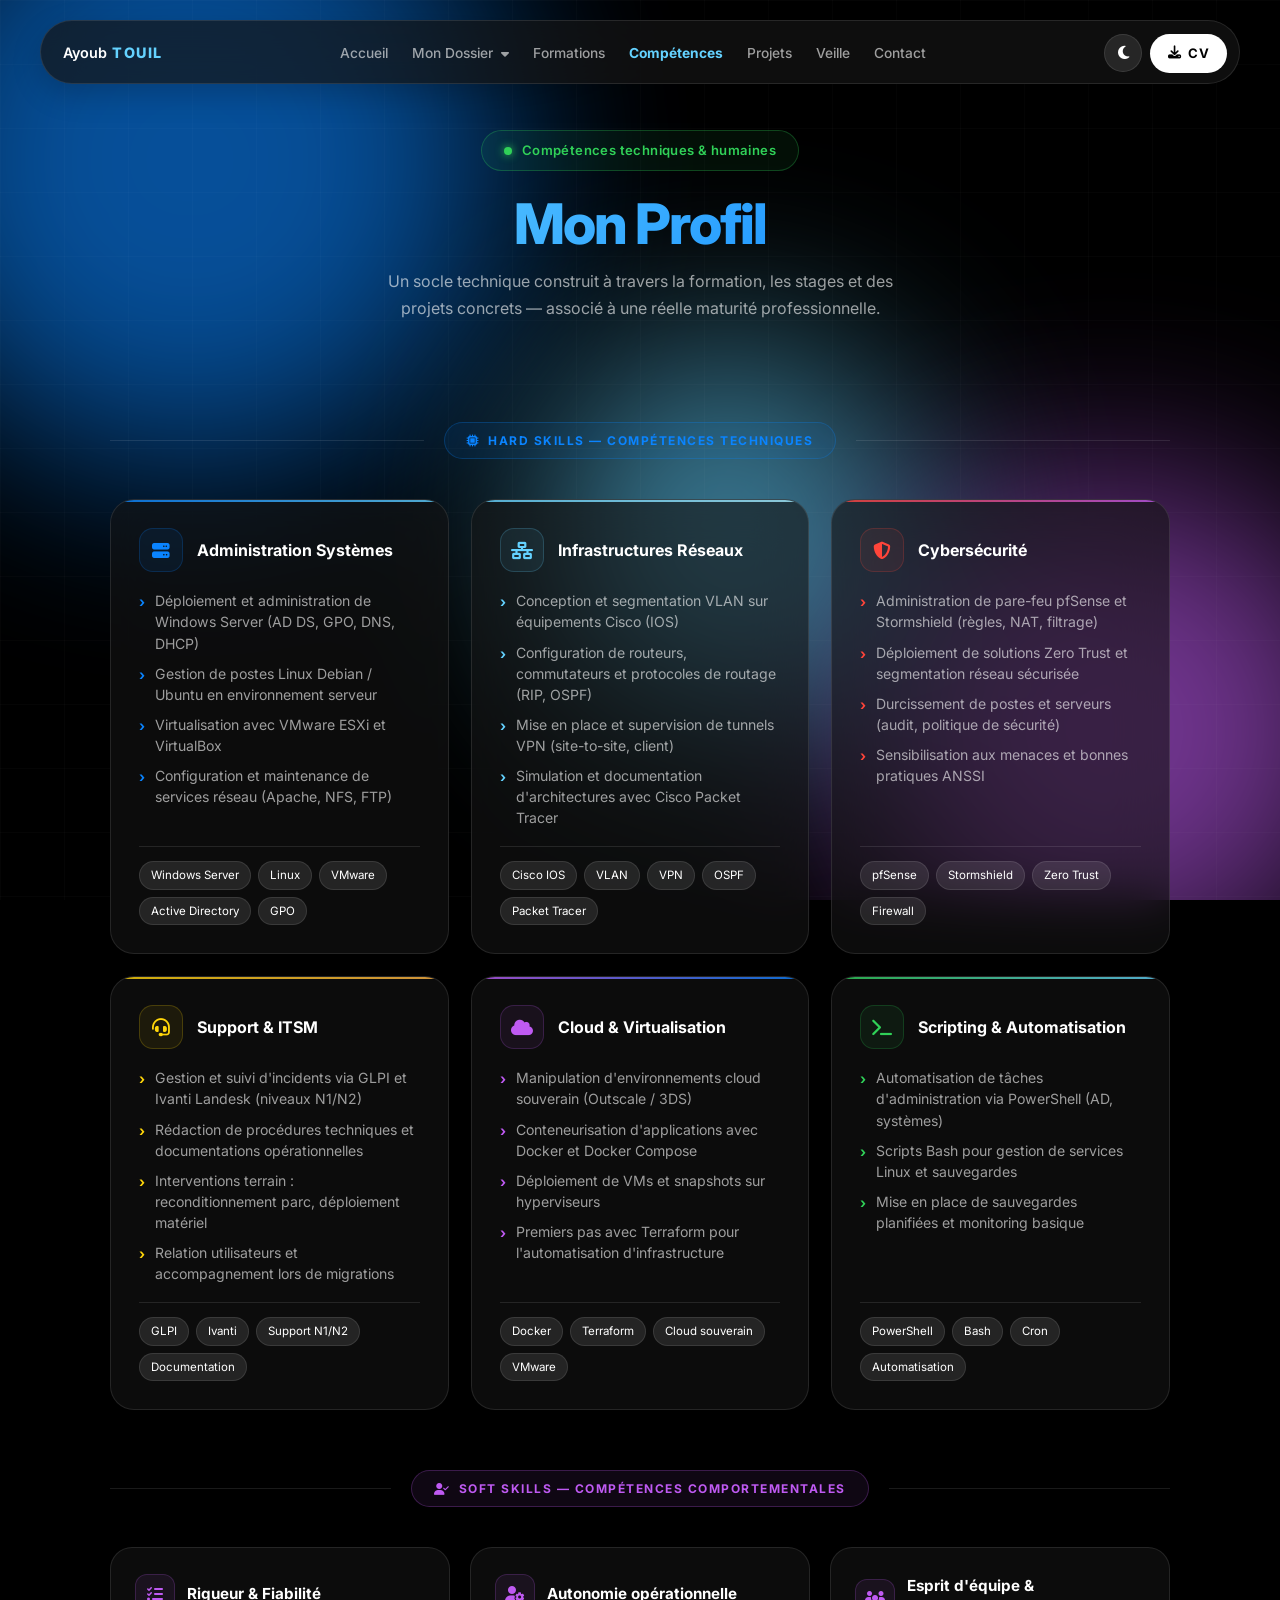
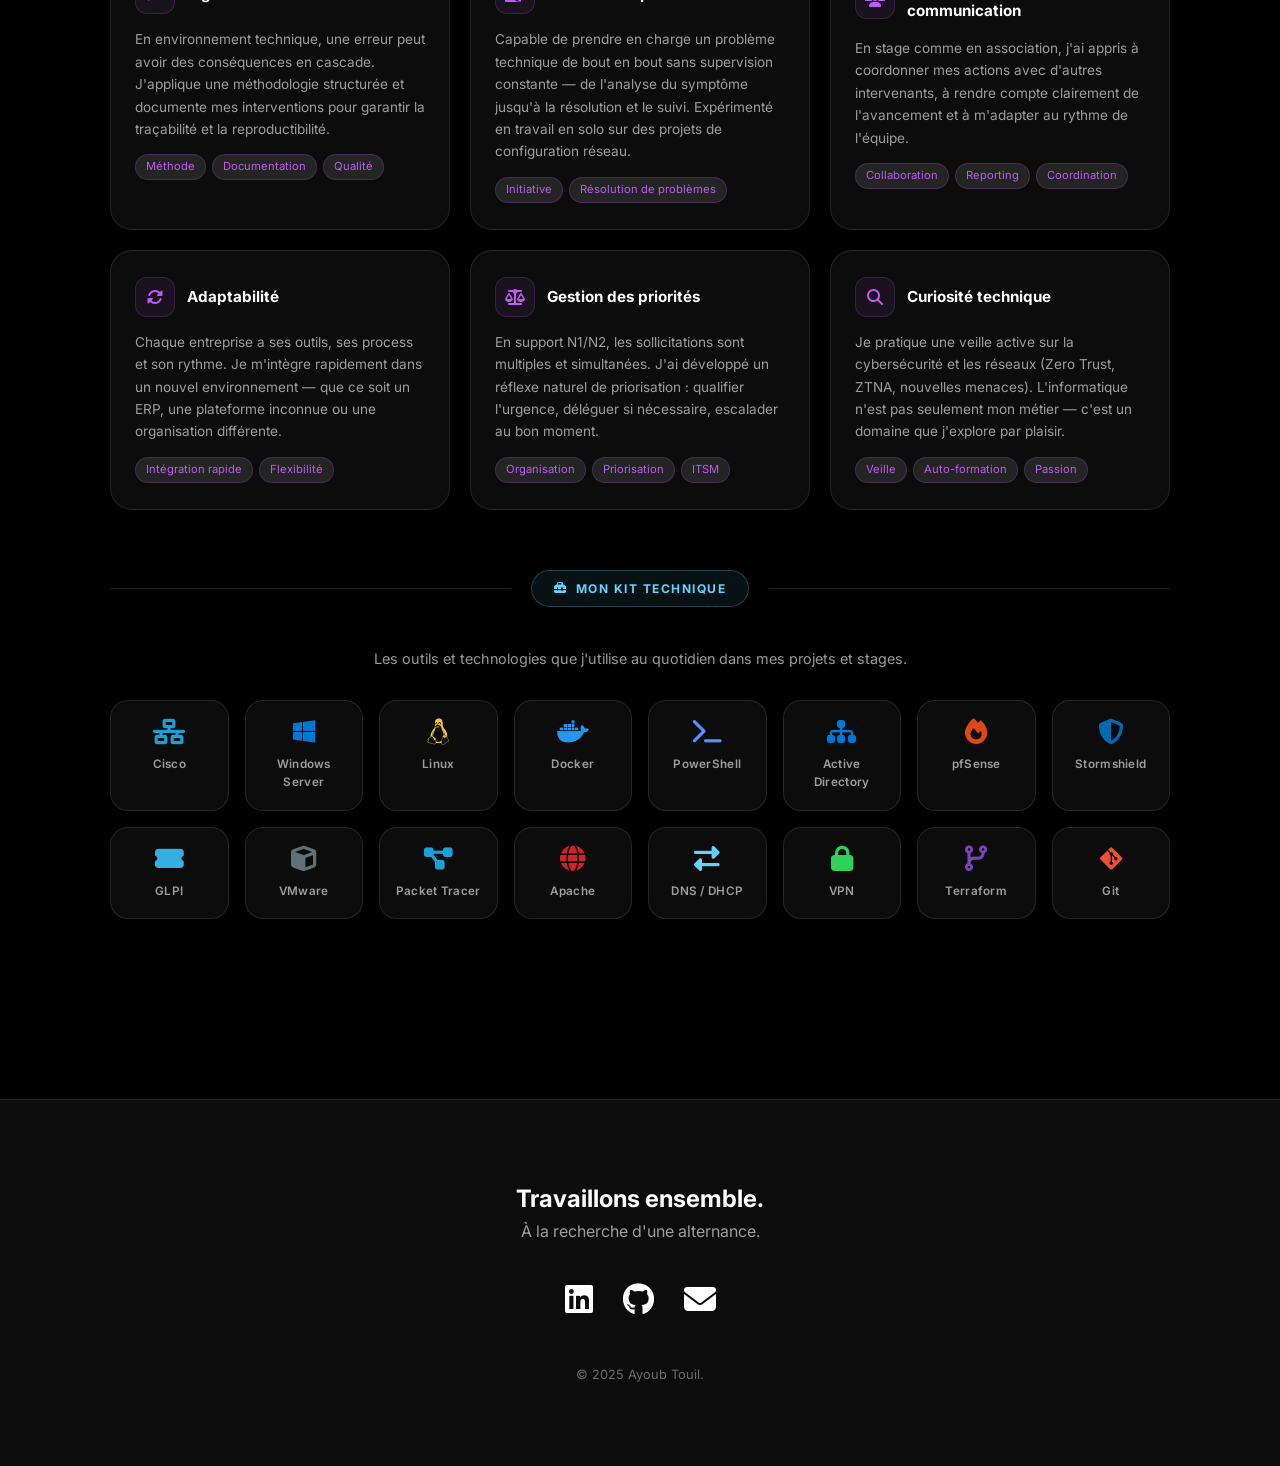
==== commit d42d613e: "finalisation du site V.1" ====
--- a/competences.html
+++ b/competences.html
@@ -120,7 +120,6 @@
         </a>
         <div class="nav-links">
             <div class="nav-item"><a href="index.html">Accueil</a></div>
-            <div class="nav-item active-page"><a href="competences.html">Compétences</a></div>
             <div class="nav-item dropdown">
                 <a href="dossier.html">Mon Dossier <i class="fas fa-caret-down" style="font-size:0.8rem;margin-left:4px;"></i></a>
                 <div class="dropdown-menu">
@@ -128,9 +127,10 @@
                     <a href="dossier.html#documents"><i class="fas fa-envelope-open-text"></i> Lettre de Motivation</a>
                 </div>
             </div>
+            <div class="nav-item"><a href="formations.html">Formations</a></div>
+            <div class="nav-item active-page"><a href="competences.html">Compétences</a></div>
             <div class="nav-item"><a href="projets.html">Projets</a></div>
             <div class="nav-item"><a href="veille.html">Veille</a></div>
-            <div class="nav-item"><a href="formations.html">Formations</a></div>
             <div class="nav-item"><a href="#contact">Contact</a></div>
         </div>
         <div class="nav-actions">
--- a/style.css
+++ b/style.css
@@ -97,69 +97,81 @@
             position: fixed; top: 20px; left: 50%; transform: translateX(-50%);
             width: calc(100% - 48px); max-width: 1200px;
             background: var(--nav-glass); backdrop-filter: blur(20px); -webkit-backdrop-filter: blur(20px);
-            padding: 0 10px 0 24px; height: 64px;
+            height: 64px;
             border-radius: 50px; border: 1px solid var(--border-glass);
-            z-index: 1000; display: flex; align-items: center; justify-content: space-between; gap: 10px;
-            box-shadow: 0 10px 30px var(--shadow-color); transition: all 0.5s ease;
-        }
-
-        /* Nom dans la navbar */
-        .nav-brand { display: flex; align-items: baseline; gap: 5px; text-decoration: none; flex-shrink: 0; }
-        .nb-first { font-size: 0.92rem; font-weight: 600; color: var(--text-primary); letter-spacing: 0.2px; transition: color 0.5s; }
-        .nb-last { font-size: 0.92rem; font-weight: 800; color: var(--accent-cyan); letter-spacing: 1.5px; text-transform: uppercase; transition: color 0.5s; }
-
-        /* Liens centraux */
-        .nav-links { display: flex; align-items: center; gap: 0; }
-        .nav-item { position: relative; padding: 0 13px; height: 64px; display: flex; align-items: center; }
-        .nav-item a { text-decoration: none; color: var(--text-secondary); font-size: 0.88rem; font-weight: 500; transition: color 0.3s; white-space: nowrap; }
-        .nav-item a:hover, .nav-item.active-page a { color: var(--text-primary); }
-        .nav-item.active-page a { font-weight: 700; color: var(--accent-cyan); }
+            z-index: 1000;
+            display: grid;
+            grid-template-columns: auto 1fr auto;
+            align-items: center;
+            padding: 0 12px 0 22px;
+            box-shadow: 0 10px 30px var(--shadow-color); transition: background 0.5s ease, border-color 0.5s ease;
+        }
+
+        /* Nom — zone gauche */
+        .nav-brand { display: flex; align-items: baseline; gap: 5px; text-decoration: none; white-space: nowrap; }
+        .nb-first { font-size: 0.9rem; font-weight: 600; color: var(--text-primary); transition: color 0.5s; }
+        .nb-last  { font-size: 0.9rem; font-weight: 800; color: var(--accent-cyan); letter-spacing: 1.5px; text-transform: uppercase; transition: color 0.5s; }
+
+        /* Liens — zone centrale */
+        .nav-links {
+            display: flex;
+            flex-direction: row;
+            align-items: center;
+            justify-content: center;
+            height: 64px;
+            overflow: visible;
+        }
+        .nav-item {
+            position: relative;
+            height: 64px;
+            display: flex;
+            align-items: center;
+            padding: 0 12px;
+            white-space: nowrap;
+        }
+        .nav-item a { text-decoration: none; color: var(--text-secondary); font-size: 0.86rem; font-weight: 500; transition: color 0.25s; white-space: nowrap; }
+        .nav-item a:hover { color: var(--text-primary); }
+        .nav-item.active-page > a { font-weight: 700; color: var(--accent-cyan); }
 
         /* Dropdown */
         .dropdown:hover .dropdown-menu { opacity: 1; visibility: visible; transform: translateX(-50%) translateY(0); }
         .dropdown-menu {
-            position: absolute; top: calc(100% + 8px); left: 50%; transform: translateX(-50%) translateY(10px);
-            width: 200px; background: var(--nav-glass); backdrop-filter: blur(20px);
+            position: absolute; top: calc(100% + 6px); left: 50%;
+            transform: translateX(-50%) translateY(10px);
+            width: 210px; background: var(--nav-glass); backdrop-filter: blur(20px);
             border: 1px solid var(--border-glass); border-radius: 20px; padding: 10px;
             display: flex; flex-direction: column; opacity: 0; visibility: hidden;
-            transition: all 0.3s cubic-bezier(0.25, 0.8, 0.25, 1);
-            box-shadow: 0 10px 40px var(--shadow-color);
+            transition: all 0.25s cubic-bezier(0.25, 0.8, 0.25, 1);
+            box-shadow: 0 10px 40px var(--shadow-color); z-index: 100;
         }
         .dropdown-menu a { display: flex; align-items: center; gap: 10px; padding: 10px 12px; border-radius: 12px; color: var(--text-secondary); text-decoration: none; font-size: 0.85rem; transition: all 0.2s; }
         .dropdown-menu a:hover { background: var(--tag-bg); color: var(--text-primary); }
 
-        /* Actions droite */
-        .nav-actions { display: flex; align-items: center; gap: 8px; flex-shrink: 0; }
-
-        /* Theme toggle (dans la nav maintenant) */
+        /* Actions — zone droite */
+        .nav-actions { display: flex; align-items: center; justify-content: flex-end; gap: 8px; }
+
+        /* Bouton thème (dans la nav) */
         .theme-toggle-btn {
-            width: 40px; height: 40px;
-            border-radius: 50%; background: var(--tag-bg); border: 1px solid var(--border-glass);
-            color: var(--text-primary); font-size: 1rem; cursor: pointer;
+            width: 38px; height: 38px; border-radius: 50%;
+            background: var(--tag-bg); border: 1px solid var(--border-glass);
+            color: var(--text-primary); font-size: 0.95rem; cursor: pointer;
             display: flex; align-items: center; justify-content: center;
-            transition: all 0.3s ease;
-        }
-        .theme-toggle-btn:hover { background: var(--border-glass); transform: scale(1.08); }
+            transition: all 0.3s ease; flex-shrink: 0;
+        }
+        .theme-toggle-btn:hover { background: rgba(255,255,255,0.12); transform: scale(1.08); }
 
         /* Bouton CV */
         .nav-cv-btn {
             display: inline-flex; align-items: center; gap: 7px;
             background: var(--btn-bg); color: var(--btn-text);
-            padding: 9px 20px; border-radius: 30px;
-            font-size: 0.83rem; font-weight: 700; text-decoration: none; letter-spacing: 0.3px;
-            transition: all 0.3s ease; white-space: nowrap;
+            padding: 9px 18px; border-radius: 30px;
+            font-size: 0.82rem; font-weight: 700; text-decoration: none; letter-spacing: 0.3px;
+            transition: all 0.3s ease; white-space: nowrap; flex-shrink: 0;
         }
         .nav-cv-btn:hover { background: var(--accent-blue); color: #fff; transform: translateY(-1px); }
 
-        /* Suppression ancien nav-brand */
+        /* Anciens selectors (nettoyage) */
         .nav-brand-last, .nav-brand-first { display: none; }
-
-        /* Responsive nav */
-        @media (max-width: 960px) {
-            nav { width: calc(100% - 24px); padding: 0 8px 0 16px; }
-            .nav-links { display: none; }
-            .nb-first, .nb-last { font-size: 0.85rem; }
-        }
 
         /* --- HERO --- */
         header {
@@ -443,16 +455,19 @@
         footer { margin-top: 100px; padding: 80px 20px; text-align: center; background: var(--card-glass); border-top: 1px solid var(--border-glass); transition: all 0.5s ease; }
         footer h2 { color: var(--text-primary); transition: color 0.5s ease;}
 
+        /* Responsive — tablette & mobile */
+        @media (max-width: 960px) {
+            nav { width: calc(100% - 24px); grid-template-columns: auto auto; padding: 0 10px 0 18px; }
+            .nav-links { display: none; }
+        }
         @media (max-width: 900px) {
             h1 { font-size: 3.5rem; letter-spacing: -2px; }
             .typing-row { font-size: 1.3rem; }
             .bento-grid { grid-template-columns: 1fr; }
             .span-1, .span-2, .span-4 { grid-column: span 1; }
             .row-2 { grid-row: span 1; }
-            nav { width: 95%; height: auto; padding: 10px 12px; flex-wrap: wrap; border-radius: 24px; }
             .hero-ctas { flex-direction: column; gap: 12px; }
             .btn-main, .btn-outline { width: 100%; justify-content: center; }
-            .dropdown:hover .dropdown-menu { position: static; width: 100%; display: flex; transform: none; opacity: 1; visibility: visible; margin-top:10px;}
         }
                 /* --- ABOUT SECTION STYLES --- */
         .about-grid {
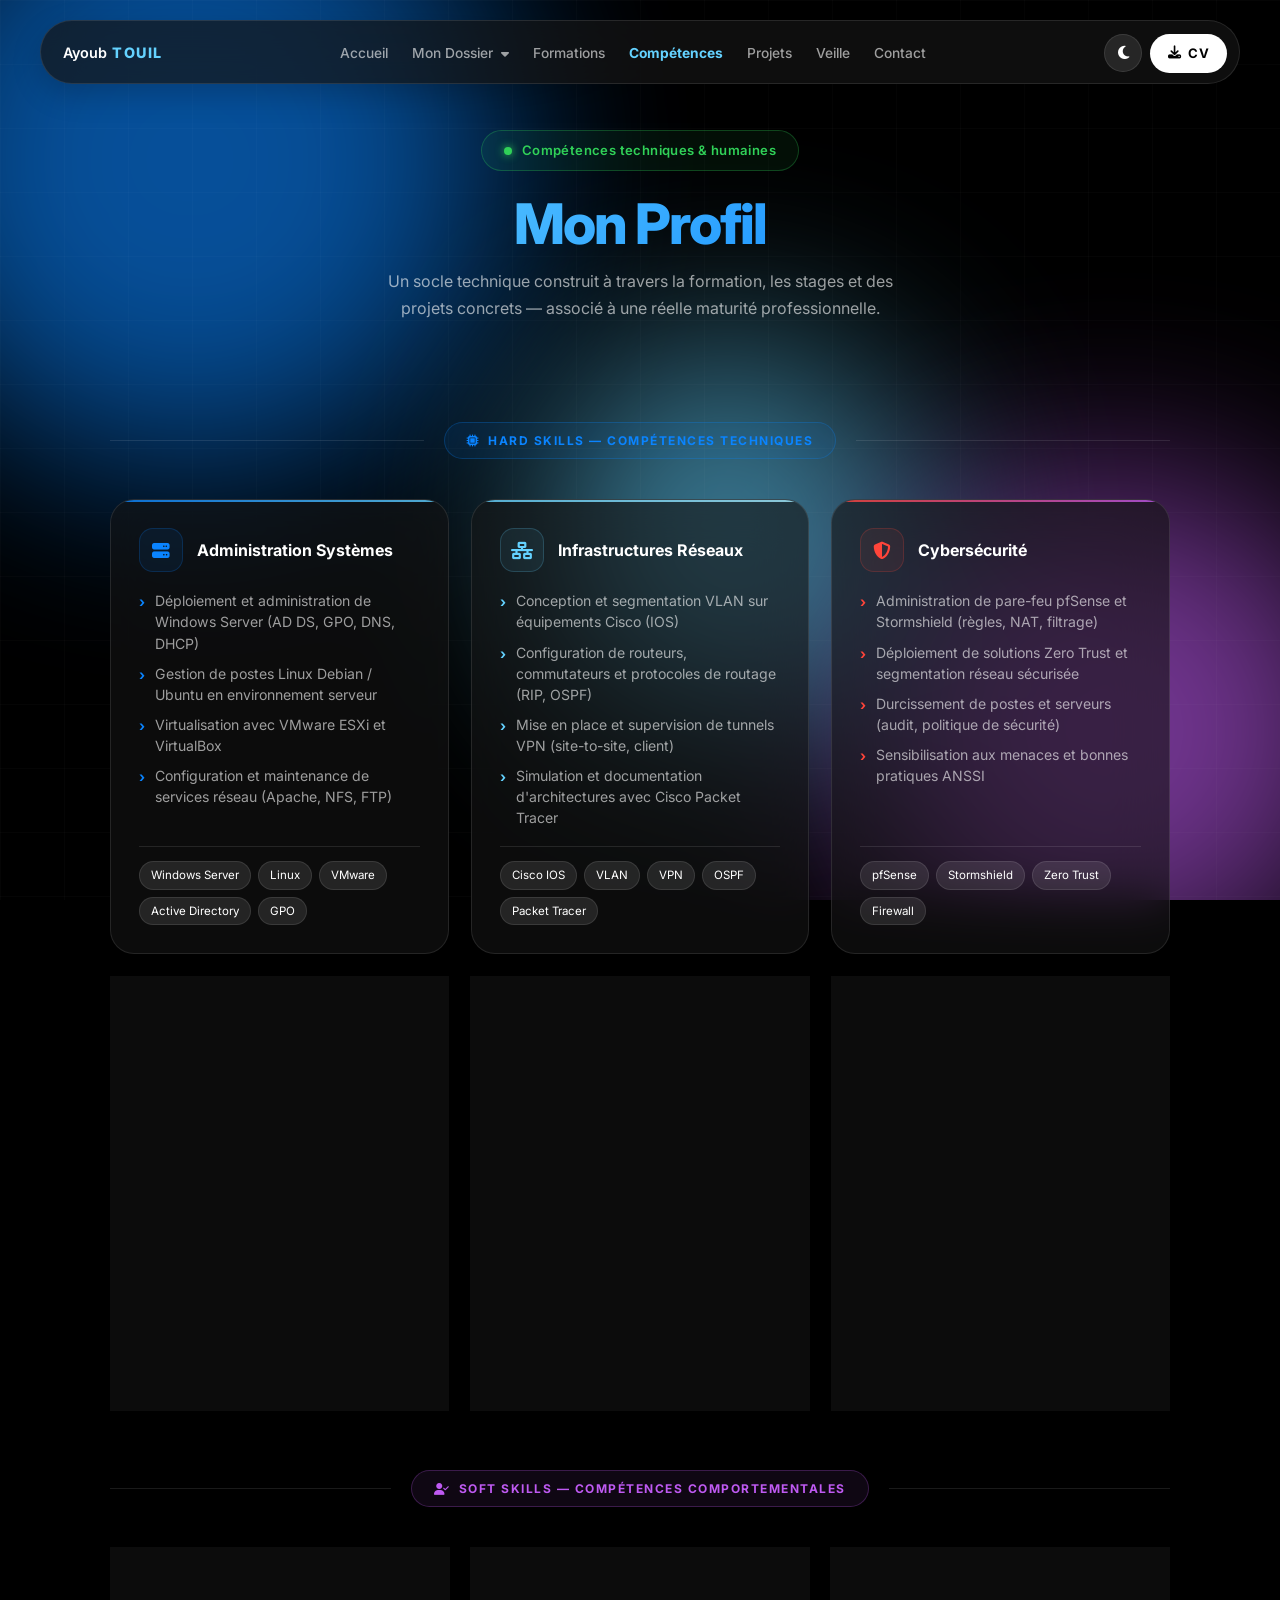
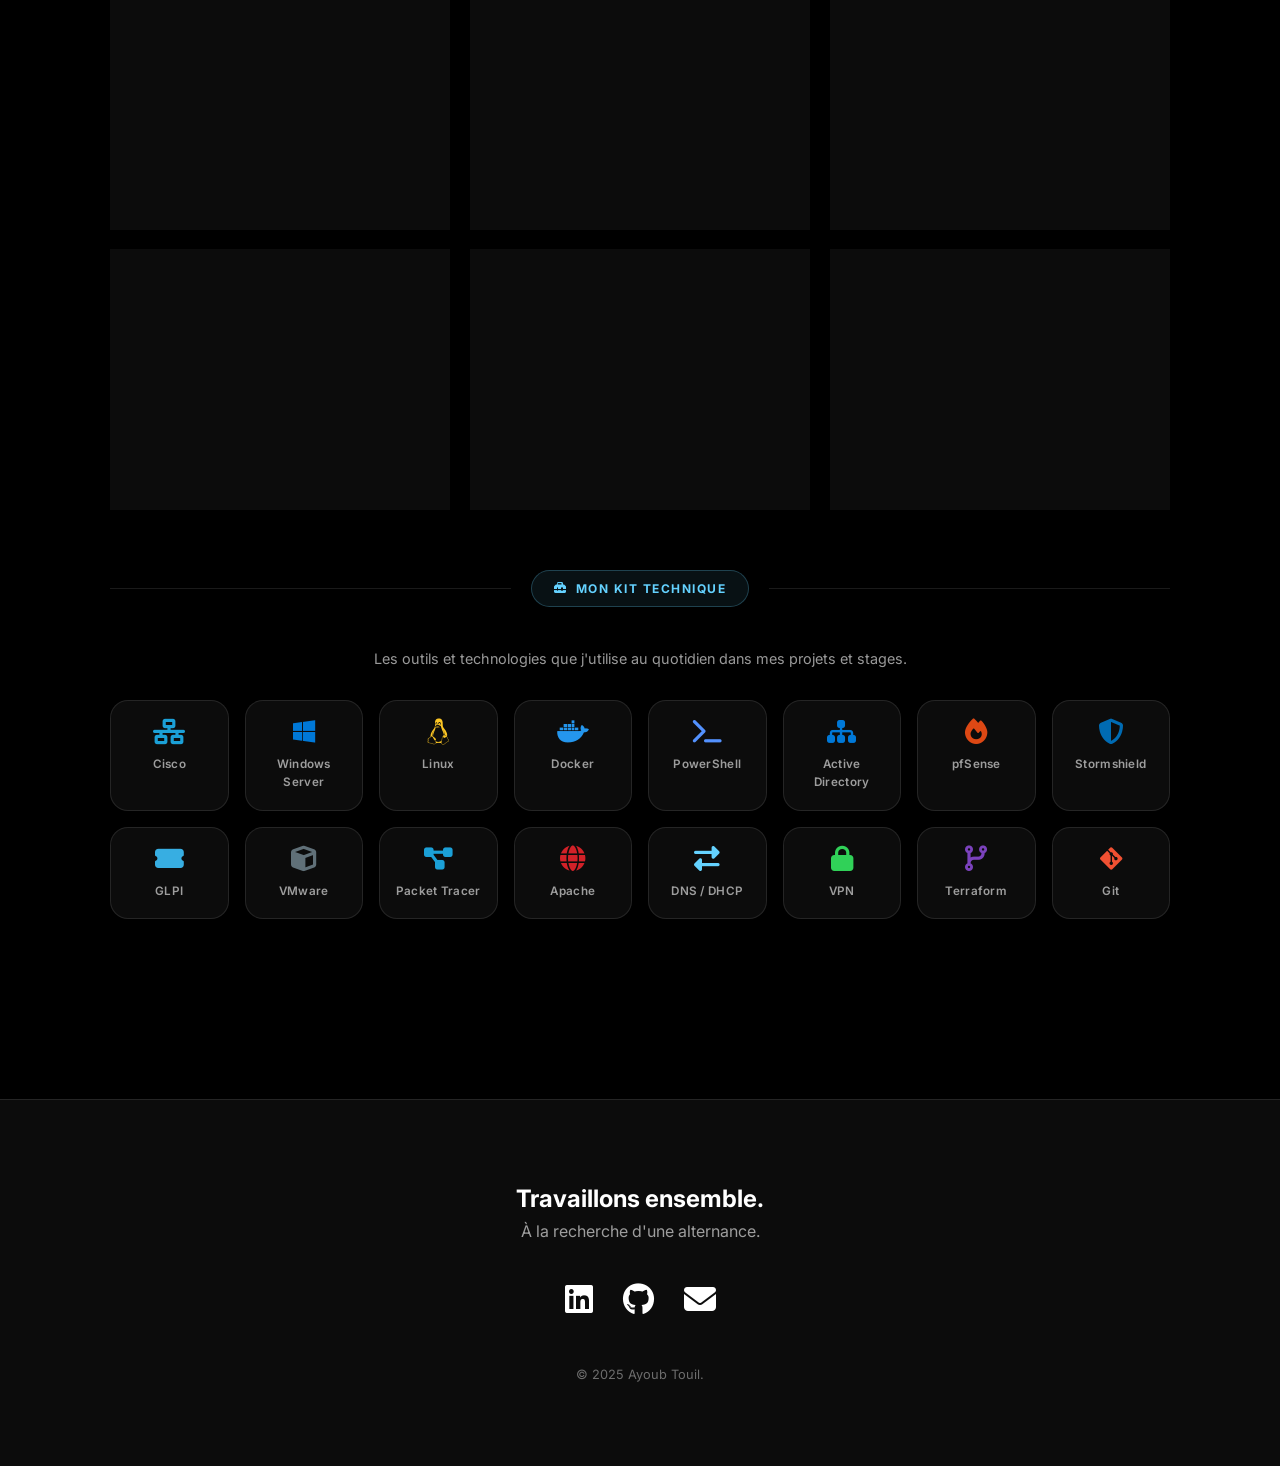
==== commit 0743cff1: "push de la v2.3" ====
--- a/competences.html
+++ b/competences.html
@@ -131,7 +131,7 @@
             <div class="nav-item active-page"><a href="competences.html">Compétences</a></div>
             <div class="nav-item"><a href="projets.html">Projets</a></div>
             <div class="nav-item"><a href="veille.html">Veille</a></div>
-            <div class="nav-item"><a href="#contact">Contact</a></div>
+            <div class="nav-item"><a href="contact.html">Contact</a></div>
         </div>
         <div class="nav-actions">
             <button class="theme-toggle-btn" id="theme-toggle"><i class="fas fa-moon"></i></button>
--- a/style.css
+++ b/style.css
@@ -304,6 +304,9 @@
             50% { transform: translateX(-50%) translateY(8px); opacity: 1; }
         }
 
+        /* --- SCROLL OFFSET — compense la navbar fixe (top:20px + height:64px = 84px) --- */
+        [id], h1, h2 { scroll-margin-top: 104px; }
+
         /* --- GRID & CARDS --- */
         .container { max-width: 1100px; margin: 0 auto; padding: 60px 20px; }
         .section-header { margin-bottom: 50px; padding-left: 10px;}
@@ -1112,6 +1115,50 @@
             text-transform: capitalize;
         }
 
+        /* --- GRILLE COMPÉTENCES TECHNIQUES (formations.html) --- */
+        .tech-skills-grid {
+            display: grid;
+            grid-template-columns: repeat(auto-fit, minmax(260px, 1fr));
+            gap: 16px;
+            margin-top: 16px;
+        }
+        .tsg-category {
+            background: var(--card-glass);
+            border: 1px solid var(--border-glass);
+            border-radius: 16px;
+            padding: 16px 18px;
+        }
+        .tsg-cat-header {
+            font-size: 0.72rem;
+            font-weight: 800;
+            text-transform: uppercase;
+            letter-spacing: 1.4px;
+            margin-bottom: 10px;
+            display: flex;
+            align-items: center;
+            gap: 7px;
+        }
+        .tsg-tags {
+            display: flex;
+            flex-wrap: wrap;
+            gap: 6px;
+        }
+        .tsg-tag {
+            font-size: 0.7rem;
+            font-weight: 600;
+            padding: 3px 9px;
+            background: var(--tag-bg);
+            border: 1px solid var(--border-glass);
+            border-radius: 7px;
+            color: var(--text-secondary);
+            transition: all 0.18s ease;
+        }
+        .tsg-tag:hover {
+            background: rgba(100,210,255,0.08);
+            border-color: rgba(100,210,255,0.3);
+            color: var(--accent-cyan);
+        }
+
         .specialties {
             display: flex;
             flex-wrap: wrap;
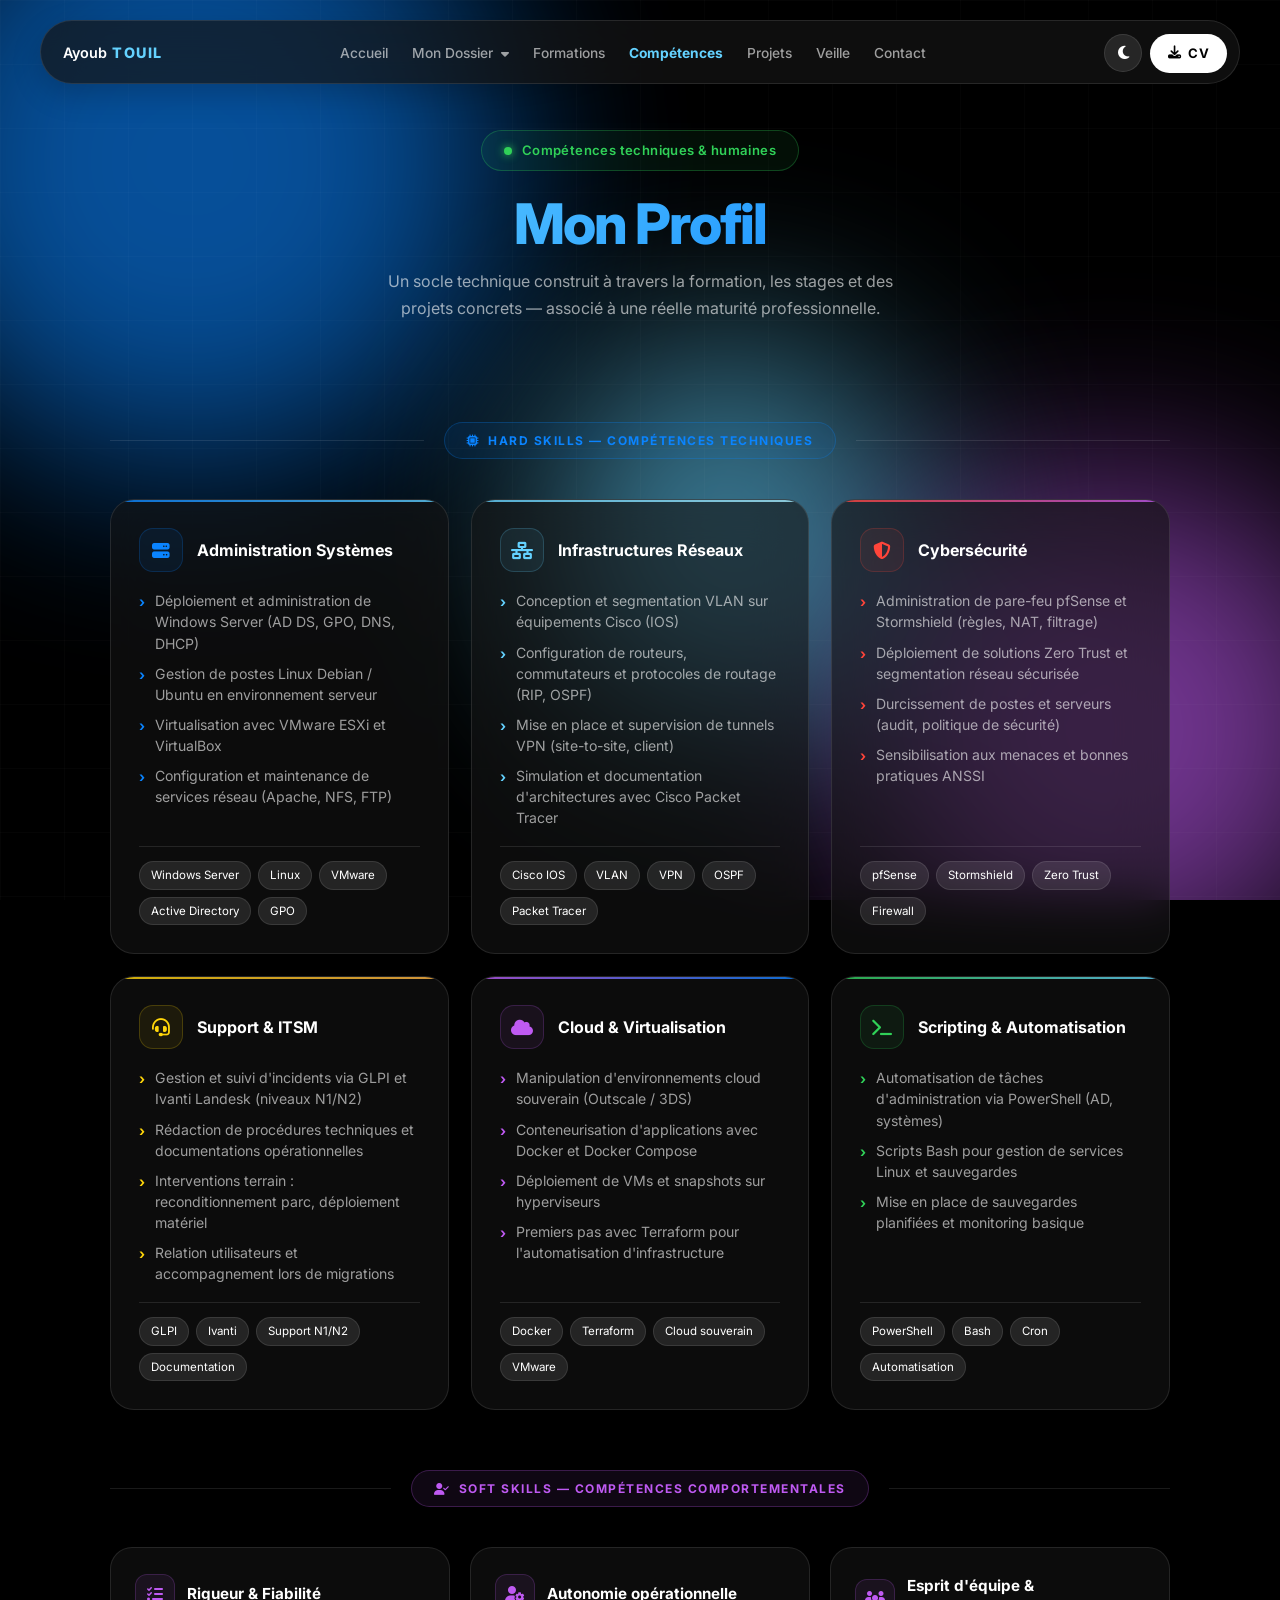
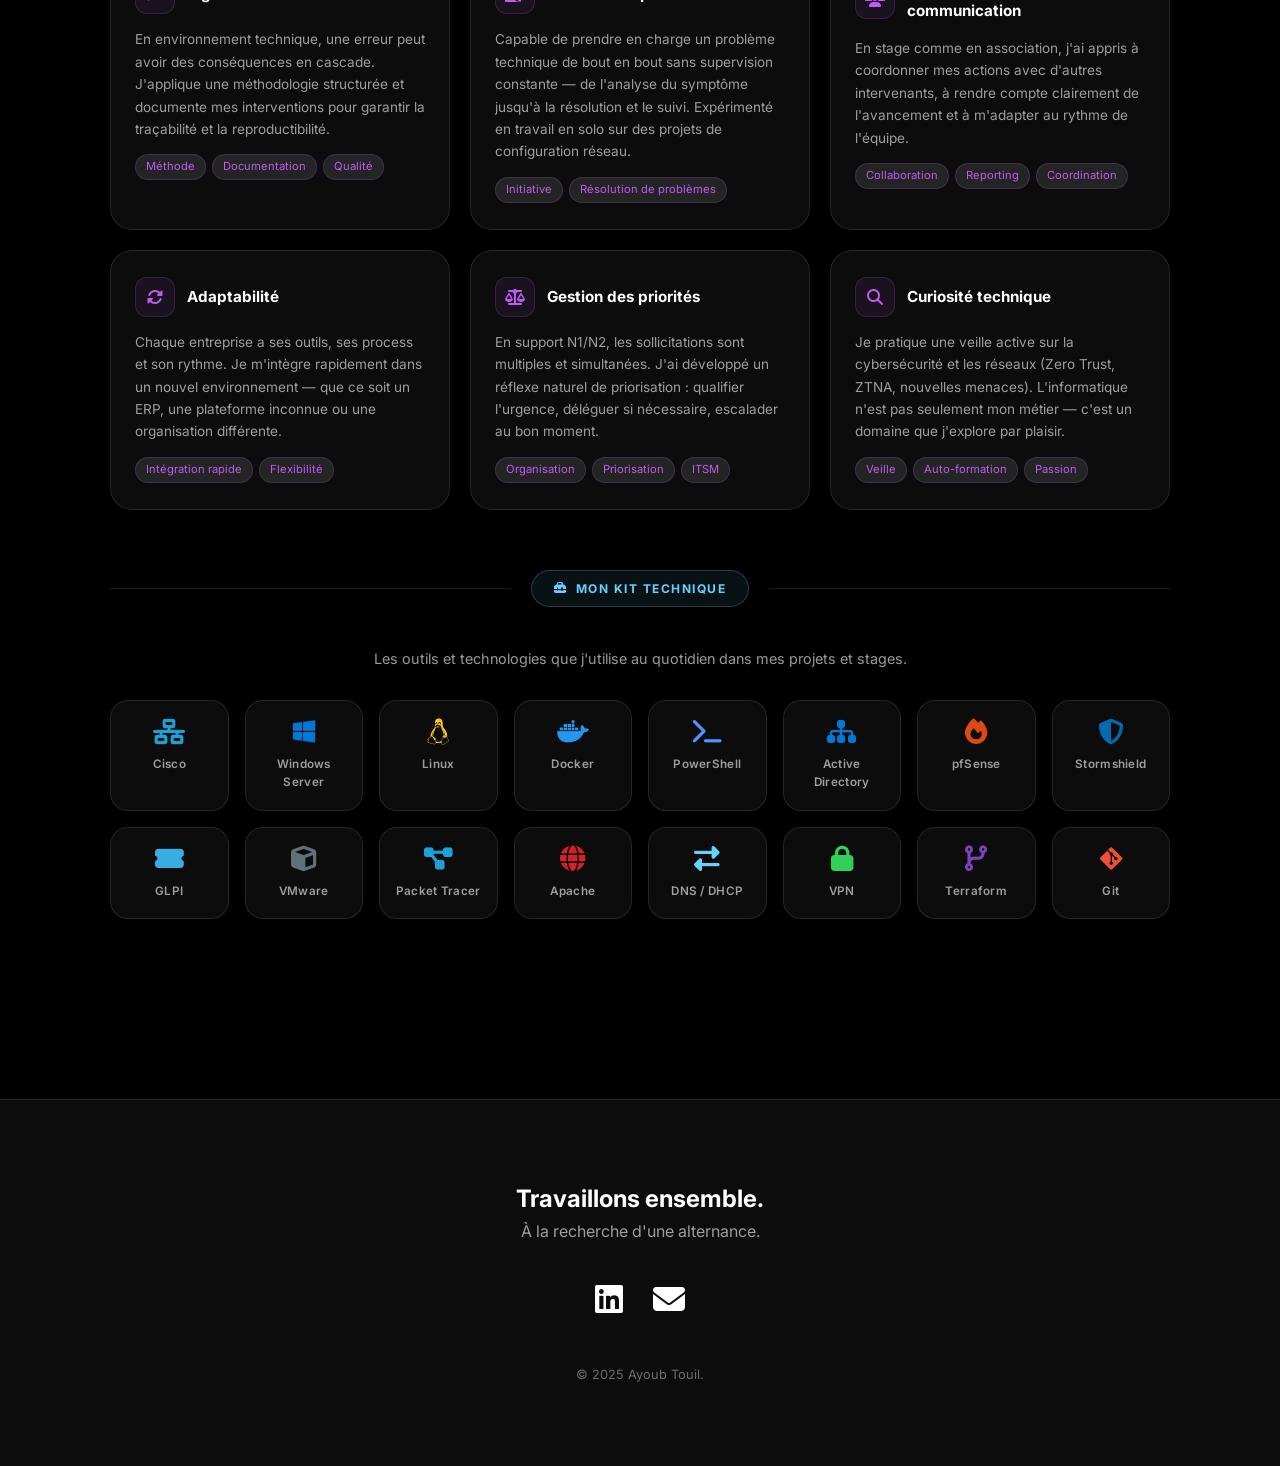
==== commit a3a5debf: "Améliorations globales : dossier, formations, index, veille, compétences - dossier.html : visionneus" ====
--- a/competences.html
+++ b/competences.html
@@ -385,9 +385,8 @@
         <h2>Travaillons ensemble.</h2>
         <p style="color:var(--text-secondary); margin-bottom: 30px;">À la recherche d'une alternance.</p>
         <div style="font-size: 2rem; display:flex; justify-content:center; gap:30px;">
-            <a href="#" style="color: var(--text-primary); transition:0.3s;"><i class="fab fa-linkedin"></i></a>
-            <a href="#" style="color: var(--text-primary); transition:0.3s;"><i class="fab fa-github"></i></a>
-            <a href="mailto:tonemail@gmail.com" style="color: var(--text-primary); transition:0.3s;"><i class="fas fa-envelope"></i></a>
+            <a href="https://www.linkedin.com/in/ayoub-touil-233530341/" target="_blank" style="color: var(--text-primary); transition:0.3s;"><i class="fab fa-linkedin"></i></a>
+            <a href="mailto:ayoub.touil0403@gmail.com" style="color: var(--text-primary); transition:0.3s;"><i class="fas fa-envelope"></i></a>
         </div>
         <p style="margin-top: 40px; font-size: 0.8rem; color:var(--text-tertiary);">© 2025 Ayoub Touil.</p>
     </footer>
